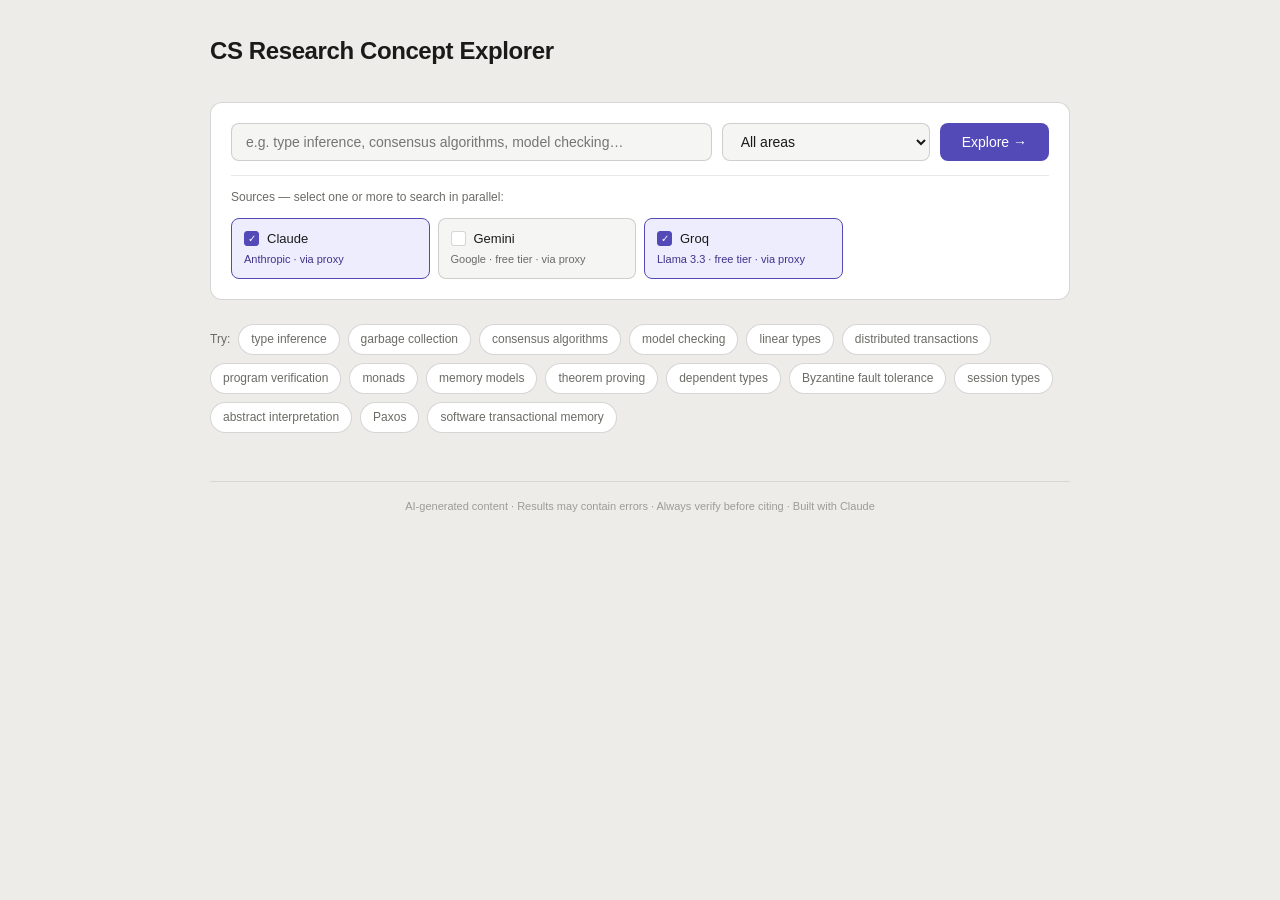
==== index.html @ 8af0bc62 "Add files via upload" ====
<!DOCTYPE html>
<html lang="en">
<head>
<meta charset="UTF-8" />
<meta name="viewport" content="width=device-width, initial-scale=1.0" />
<title>CS Research Concept Explorer</title>
<style>
*, *::before, *::after { box-sizing: border-box; margin: 0; padding: 0; }

:root {
  --bg-primary: #ffffff;
  --bg-secondary: #f5f5f3;
  --bg-tertiary: #eeece8;
  --text-primary: #1a1a18;
  --text-secondary: #6b6b66;
  --text-tertiary: #9c9c97;
  --border-light: rgba(0,0,0,0.09);
  --border-mid: rgba(0,0,0,0.16);
  --radius-md: 8px;
  --radius-lg: 12px;
  --accent: #534AB7;
  --accent-bg: #EEEDFE;
  --accent-border: #AFA9EC;
  --accent-text: #3C3489;
}

@media (prefers-color-scheme: dark) {
  :root {
    --bg-primary: #1c1c1a; --bg-secondary: #252523; --bg-tertiary: #2e2e2b;
    --text-primary: #f0ede8; --text-secondary: #9c9c97; --text-tertiary: #6b6b66;
    --border-light: rgba(255,255,255,0.07); --border-mid: rgba(255,255,255,0.13);
    --accent: #8b84d7; --accent-bg: #26215C; --accent-border: #534AB7; --accent-text: #AFA9EC;
  }
}

body {
  font-family: -apple-system, BlinkMacSystemFont, 'Segoe UI', sans-serif;
  background: var(--bg-tertiary); color: var(--text-primary);
  min-height: 100vh; padding: 2rem 1rem; line-height: 1.6;
}
.app { max-width: 860px; margin: 0 auto; }

.header { margin-bottom: 2rem; }
.header h1 { font-size: 24px; font-weight: 600; letter-spacing: -0.4px; margin-bottom: 10px; }
.header p { font-size: 14px; color: var(--text-secondary); max-width: 680px; line-height: 1.75; }

.search-card {
  background: var(--bg-primary); border: 0.5px solid var(--border-mid);
  border-radius: var(--radius-lg); padding: 1.25rem; margin-bottom: 1.5rem;
}
.search-row { display: flex; gap: 10px; flex-wrap: wrap; margin-bottom: 14px; }
.search-row input, .search-row select {
  font-size: 14px; padding: 9px 14px; border: 0.5px solid var(--border-mid);
  border-radius: var(--radius-md); background: var(--bg-secondary);
  color: var(--text-primary); outline: none;
}
.search-row input { flex: 1; min-width: 200px; transition: border-color 0.15s; }
.search-row input:focus { border-color: var(--accent); }
.search-row select { cursor: pointer; min-width: 155px; }
.btn-primary {
  font-size: 14px; padding: 9px 22px; border: none;
  border-radius: var(--radius-md); background: var(--accent); color: #fff;
  cursor: pointer; font-weight: 500; transition: opacity 0.15s; white-space: nowrap;
}
.btn-primary:hover { opacity: 0.85; }
.btn-primary:disabled { opacity: 0.4; cursor: not-allowed; }

.sources-section { border-top: 0.5px solid var(--border-light); padding-top: 12px; }
.sources-label { font-size: 12px; color: var(--text-secondary); margin-bottom: 10px; }
.sources-grid { display: grid; grid-template-columns: repeat(auto-fill, minmax(170px, 1fr)); gap: 8px; }
.source-card {
  border: 0.5px solid var(--border-mid); border-radius: var(--radius-md);
  padding: 10px 12px; cursor: pointer; transition: all 0.15s;
  background: var(--bg-secondary);
}
.source-card:hover { border-color: var(--accent); background: var(--bg-primary); }
.source-card.active { border-color: var(--accent); background: var(--accent-bg); }
.source-card-top { display: flex; align-items: center; gap: 8px; margin-bottom: 3px; }
.source-check {
  width: 15px; height: 15px; border-radius: 3px; border: 0.5px solid var(--border-mid);
  background: var(--bg-primary); flex-shrink: 0; display: flex; align-items: center;
  justify-content: center; font-size: 10px; color: transparent; transition: all 0.15s;
}
.source-card.active .source-check { background: var(--accent); border-color: var(--accent); color: #fff; }
.source-name { font-size: 13px; font-weight: 500; }
.source-desc { font-size: 11px; color: var(--text-secondary); line-height: 1.4; }
.source-card.active .source-desc { color: var(--accent-text); }

.tags { display: flex; gap: 8px; flex-wrap: wrap; margin-bottom: 1.5rem; align-items: center; }
.tags-label { font-size: 12px; color: var(--text-secondary); }
.tag {
  font-size: 12px; padding: 5px 12px; border-radius: 999px;
  border: 0.5px solid var(--border-mid); color: var(--text-secondary);
  cursor: pointer; background: var(--bg-primary); transition: all 0.15s; user-select: none;
}
.tag:hover { background: var(--bg-secondary); color: var(--text-primary); }
.tag.active { background: var(--accent-bg); color: var(--accent); border-color: var(--accent-border); }

.pipeline {
  background: var(--bg-primary); border: 0.5px solid var(--border-mid);
  border-radius: var(--radius-lg); padding: 1.25rem 1.5rem; margin-bottom: 1.5rem;
}
.pipeline-title {
  font-size: 12px; font-weight: 600; text-transform: uppercase;
  letter-spacing: 0.5px; color: var(--text-secondary); margin-bottom: 14px;
}
.pipeline-steps { display: flex; flex-direction: column; gap: 12px; }
.pipeline-step { display: flex; align-items: center; gap: 12px; }
.step-icon {
  width: 28px; height: 28px; border-radius: 50%; flex-shrink: 0;
  display: flex; align-items: center; justify-content: center; font-size: 11px; font-weight: 700;
}
.step-icon.pending { background: var(--bg-secondary); color: var(--text-tertiary); border: 0.5px solid var(--border-mid); }
.step-icon.running { background: var(--accent-bg); color: var(--accent); border: 0.5px solid var(--accent-border); animation: breathe 1.2s infinite; }
.step-icon.done    { background: #E1F5EE; color: #085041; border: 0.5px solid #5DCAA5; }
.step-icon.error   { background: #FCEBEB; color: #791F1F; border: 0.5px solid #F09595; }
@keyframes breathe { 0%,100%{opacity:1} 50%{opacity:0.5} }
.step-label { font-size: 13px; color: var(--text-secondary); line-height: 1.4; }
.step-label strong { color: var(--text-primary); font-weight: 500; }
.step-detail { font-size: 11px; color: var(--text-tertiary); margin-top: 2px; }

.stats-bar {
  background: var(--bg-primary); border: 0.5px solid var(--border-mid);
  border-radius: var(--radius-lg); padding: 1rem 1.5rem; margin-bottom: 1.75rem;
  display: flex; align-items: center; gap: 0; flex-wrap: wrap;
}
.stat-item { text-align: center; padding: 0 1.25rem; }
.stat-item:first-child { padding-left: 0; }
.stat-n { display: block; font-size: 26px; font-weight: 600; line-height: 1.1; }
.stat-n.agreed { color: #085041; }
.stat-label { font-size: 11px; color: var(--text-secondary); }
.stat-divider { width: 0.5px; height: 36px; background: var(--border-mid); flex-shrink: 0; }
.stat-note { font-size: 11px; color: var(--text-tertiary); width: 100%; margin-top: 10px; padding-top: 10px; border-top: 0.5px solid var(--border-light); }

.timeline-bar {
  display: flex; margin-bottom: 1.75rem; border-radius: var(--radius-md);
  overflow: hidden; border: 0.5px solid var(--border-mid); background: var(--bg-primary);
}
.tbar-seg {
  flex: 1; padding: 10px 6px; text-align: center; font-size: 12px;
  cursor: pointer; border-right: 0.5px solid var(--border-light);
  color: var(--text-secondary); transition: background 0.15s;
}
.tbar-seg:last-child { border-right: none; }
.tbar-seg:hover { background: var(--bg-secondary); }
.tbar-seg.has-data { color: var(--text-primary); font-weight: 500; }
.tbar-seg .tbar-sub { display: block; font-size: 10px; color: var(--text-secondary); font-weight: 400; margin-top: 2px; }

.decade-section { margin-bottom: 2rem; }
.decade-label {
  font-size: 12px; font-weight: 600; color: var(--text-secondary);
  letter-spacing: 0.5px; text-transform: uppercase;
  margin-bottom: 0.75rem; padding-bottom: 8px;
  border-bottom: 0.5px solid var(--border-light);
  display: flex; align-items: center; gap: 10px;
}
.decade-badge {
  font-size: 11px; background: var(--bg-secondary); padding: 2px 8px;
  border-radius: 999px; border: 0.5px solid var(--border-light);
  color: var(--text-secondary); font-weight: 400; text-transform: none; letter-spacing: 0;
}

.paper-card {
  background: var(--bg-primary); border: 0.5px solid var(--border-light);
  border-radius: var(--radius-lg); padding: 1rem 1.25rem; margin-bottom: 10px;
  transition: border-color 0.15s;
}
.paper-card:hover { border-color: var(--border-mid); }
.paper-top { display: flex; align-items: flex-start; justify-content: space-between; gap: 10px; margin-bottom: 6px; }
.paper-title { font-size: 14px; font-weight: 500; line-height: 1.5; flex: 1; }
.paper-title a { color: inherit; text-decoration: underline; text-underline-offset: 2px; text-decoration-color: var(--border-mid); }
.paper-title a:hover { text-decoration-color: var(--accent); }
.paper-year { font-size: 12px; color: var(--text-secondary); font-weight: 400; margin-left: 4px; }
.paper-right { display: flex; gap: 6px; align-items: center; flex-shrink: 0; flex-wrap: wrap; justify-content: flex-end; }
.venue-pill { font-size: 11px; padding: 3px 9px; border-radius: 999px; white-space: nowrap; font-weight: 500; }
.v-pldi  { background:#E6F1FB; color:#0C447C; }
.v-popl  { background:#EEEDFE; color:#3C3489; }
.v-sosp  { background:#E1F5EE; color:#085041; }
.v-osdi  { background:#FAECE7; color:#712B13; }
.v-lics  { background:#FAEEDA; color:#633806; }
.v-cav   { background:#EAF3DE; color:#27500A; }
.v-fm    { background:#FBEAF0; color:#72243E; }
.v-stoc  { background:#FCEBEB; color:#791F1F; }
.v-icfp  { background:#E6F1FB; color:#185FA5; }
.v-tacas { background:#FAEEDA; color:#854F0B; }
.v-other { background:#f1efe8; color:#5F5E5A; }
.conf-pip {
  font-size: 10px; padding: 2px 7px; border-radius: 999px; font-weight: 600; white-space: nowrap;
  background: var(--bg-secondary); color: var(--text-secondary); border: 0.5px solid var(--border-mid);
}
.conf-pip.high { background: #E1F5EE; color: #085041; border-color: #5DCAA5; }
.conf-pip.med  { background: #FAEEDA; color: #633806; border-color: #EF9F27; }
.paper-authors { font-size: 12px; color: var(--text-secondary); margin-bottom: 6px; }
.paper-authors a { color: var(--accent); font-size: 11px; margin-left: 6px; }
.paper-ss { display: flex; align-items: center; gap: 8px; margin-bottom: 8px; flex-wrap: wrap; }
.ss-citations { font-size: 11px; color: var(--text-tertiary); }
.paper-insight { font-size: 13px; line-height: 1.65; }
.paper-insight em { color: var(--accent); font-style: normal; font-weight: 500; }

.video-section-label {
  font-size: 12px; font-weight: 600; color: var(--text-secondary);
  letter-spacing: 0.5px; text-transform: uppercase;
  margin: 2rem 0 0.75rem; padding-bottom: 8px;
  border-bottom: 0.5px solid var(--border-light);
  display: flex; align-items: center; gap: 10px;
}

.followup-row {
  display: flex; gap: 10px; flex-wrap: wrap;
  padding: 1.25rem 0 0.5rem; border-top: 0.5px solid var(--border-light);
}
.followup-row button {
  font-size: 13px; padding: 8px 16px; border: 0.5px solid var(--border-mid);
  border-radius: var(--radius-md); background: var(--bg-primary); color: var(--text-primary);
  cursor: pointer; transition: background 0.15s;
}
.followup-row button:hover { background: var(--bg-secondary); }

.error-box {
  background: #FCEBEB; border: 0.5px solid #F09595; border-radius: var(--radius-lg);
  padding: 1rem 1.25rem; font-size: 13px; color: #791F1F; margin-bottom: 1rem;
}
.error-box strong { display: block; margin-bottom: 4px; font-weight: 600; }
hr { border: none; border-top: 0.5px solid var(--border-light); margin: 2rem 0; }

.ai-disclaimer {
  font-size: 12px; color: var(--text-tertiary); line-height: 1.6;
  padding: 10px 14px; margin-top: 12px;
  background: var(--bg-secondary); border-radius: var(--radius-md);
  border: 0.5px solid var(--border-light);
}

footer {
  margin-top: 3rem; padding-top: 1rem;
  border-top: 0.5px solid var(--border-light);
  font-size: 11px; color: var(--text-tertiary); text-align: center;
}
</style>
</head>
<body>
<div class="app">

  <div class="header">
    <h1>CS Research Concept Explorer</h1>
  </div>

  <div class="search-card">
    <div class="search-row">
      <input type="text" id="conceptInput"
        placeholder="e.g. type inference, consensus algorithms, model checking…"
        onkeydown="if(event.key==='Enter') runSearch()" />
      <select id="areaSelect">
        <option value="all">All areas</option>
        <option value="pl">Programming Languages</option>
        <option value="ds">Distributed Systems</option>
        <option value="fm">Formal Methods</option>
        <option value="auto">Automata / Theory</option>
      </select>
      <button class="btn-primary" id="searchBtn" onclick="runSearch()">Explore →</button>
    </div>
    <div class="sources-section">
      <div class="sources-label">Sources — select one or more to search in parallel:</div>
      <div class="sources-grid">
        <div class="source-card active" id="card-claude" onclick="toggleSource('claude')">
          <div class="source-card-top">
            <div class="source-check" id="check-claude">✓</div>
            <span class="source-name">Claude</span>
          </div>
          <div class="source-desc">Anthropic · via proxy</div>
        </div>
        <div class="source-card" id="card-gemini" onclick="toggleSource('gemini')">
          <div class="source-card-top">
            <div class="source-check" id="check-gemini"></div>
            <span class="source-name">Gemini</span>
          </div>
          <div class="source-desc">Google · free tier · via proxy</div>
        </div>
        <div class="source-card active" id="card-groq" onclick="toggleSource('groq')">
          <div class="source-card-top">
            <div class="source-check" id="check-groq">✓</div>
            <span class="source-name">Groq</span>
          </div>
          <div class="source-desc">Llama 3.3 · free tier · via proxy</div>
        </div>
      </div>
    </div>
  </div>

  <div class="tags" id="tagRow"><span class="tags-label">Try:</span></div>
  <div id="mainContent"></div>
  <footer>
    <p>AI-generated content · Results may contain errors · Always verify before citing · Built with Claude</p>
  </footer>

</div>
<script>
const PROXY = 'https://cs-research-proxy.rrangaiyengar.workers.dev';

const SOURCES = {
  claude: { label: 'Claude'     },
  gemini: { label: 'Gemini'     },
  groq:   { label: 'Groq/Llama' }
};

const active = { claude: true, gemini: false, groq: true };

function toggleSource(id) {
  active[id] = !active[id];
  document.getElementById('card-' + id).classList.toggle('active', active[id]);
  document.getElementById('check-' + id).textContent = active[id] ? '✓' : '';
}

const SUGGESTIONS = [
  'type inference','garbage collection','consensus algorithms','model checking',
  'linear types','distributed transactions','program verification','monads',
  'memory models','theorem proving','dependent types','Byzantine fault tolerance',
  'session types','abstract interpretation','Paxos','software transactional memory'
];

const AREA_DESCS = {
  all:  'programming languages (PLDI, POPL, ICFP, OOPSLA, ESOP), distributed systems (SOSP, OSDI, EuroSys, ASPLOS, USENIX ATC), formal methods (CAV, TACAS, FM, FMSD), and automata/theory (LICS, STOC, FOCS, CONCUR)',
  pl:   'programming languages venues: PLDI, POPL, ICFP, OOPSLA, ESOP',
  ds:   'distributed systems venues: SOSP, OSDI, EuroSys, ASPLOS, USENIX ATC',
  fm:   'formal methods venues: CAV, TACAS, FM, FMSD, ATVA',
  auto: 'automata and theory venues: LICS, STOC, FOCS, CONCUR, ICALP'
};

const VENUE_CLASSES = {
  PLDI:'v-pldi',OOPSLA:'v-pldi',ESOP:'v-popl',POPL:'v-popl',
  SOSP:'v-sosp',EUROSYS:'v-sosp',ASPLOS:'v-sosp','USENIX ATC':'v-sosp',
  OSDI:'v-osdi',LICS:'v-lics',CONCUR:'v-lics',CAV:'v-cav',
  FM:'v-fm',FMSD:'v-fm',STOC:'v-stoc',FOCS:'v-stoc',
  ICFP:'v-icfp',TACAS:'v-tacas',ATVA:'v-tacas'
};

function venueClass(v) {
  const u = (v || '').toUpperCase();
  for (const k in VENUE_CLASSES) if (u.includes(k)) return VENUE_CLASSES[k];
  return 'v-other';
}

function esc(s) {
  return String(s || '').replace(/&/g,'&amp;').replace(/</g,'&lt;').replace(/>/g,'&gt;').replace(/"/g,'&quot;');
}

function renderMd(s) {
  return (s || '').replace(/\*\*(.*?)\*\*/g, '<em>$1</em>');
}

function normTitle(t) {
  return (t || '').toLowerCase().replace(/[^a-z0-9]/g, ' ').replace(/\s+/g, ' ').trim();
}

function renderTags() {
  const row = document.getElementById('tagRow');
  SUGGESTIONS.forEach(function(s) {
    const t = document.createElement('span');
    t.className = 'tag';
    t.textContent = s;
    t.onclick = function() {
      document.getElementById('conceptInput').value = s;
      runSearch();
    };
    row.appendChild(t);
  });
}

// ── Prompts ───────────────────────────────────────────────────────────────

function gatherPrompt(concept, area) {
  return 'You are a computer science research expert.\n\n' +
    'Find 10-15 highly influential, REAL published papers about "' + concept + '" from top A* CS venues (' + AREA_DESCS[area] + ').\n' +
    'Papers MUST span from the earliest foundational work all the way through to recent work (2020-2025). ' +
    'Aim for at least 3-4 papers from 2015 onwards and at least 2 papers from 2020-2025. Do not stop at 2010.\n' +
    'For each paper write a 1-2 sentence insight about its contribution. Use **bold** for the single most important phrase.\n' +
    'Only include papers you are certain actually exist. Do not hallucinate.\n\n' +
    'For the url field: provide the most likely stable URL (ACM DL, arXiv, USENIX, IEEE). If unsure, use null.\n\n' +
    'Respond ONLY with valid JSON, no markdown fences:\n' +
    '{"papers":[{"title":"string","authors":"string","year":1985,"venue":"POPL","insight":"string","url":"https://... or null"}]}';
}

function videosPrompt(concept) {
  return 'You are a computer science education expert.\n\n' +
    'List 4-6 high-quality, REAL video tutorials, lecture series, or conference talks about "' + concept + '" freely available online.\n' +
    'Only include videos you are confident actually exist.\n\n' +
    'Respond ONLY with valid JSON, no markdown fences:\n' +
    '{"videos":[{"title":"string","speaker":"string","url":"https://...","description":"1 sentence","type":"lecture|conference talk|tutorial|course"}]}';
}

// ── API calls ─────────────────────────────────────────────────────────────

function makeMessages(prompt) {
  return [
    { role: 'system', content: 'You are a CS research expert. Respond only with valid JSON, no markdown.' },
    { role: 'user',   content: prompt }
  ];
}

function parseJSON(raw) {
  let s = raw.replace(/^```json\s*/,'').replace(/^```\s*/,'').replace(/\s*```$/,'').trim();
  try {
    return JSON.parse(s);
  } catch(e) {
    // Try to recover truncated JSON by finding the last complete array entry
    // and closing the structure
    try {
      // Remove trailing comma before closing brace/bracket
      s = s.replace(/,\s*([}\]])/g, '$1');
      return JSON.parse(s);
    } catch(e2) {
      try {
        // Find last complete paper object and close the array + object
        const lastBrace = s.lastIndexOf('}');
        if (lastBrace !== -1) {
          let fixed = s.slice(0, lastBrace + 1);
          // Close papers array and root object if needed
          const openBrackets = (fixed.match(/\[/g) || []).length;
          const closeBrackets = (fixed.match(/\]/g) || []).length;
          const openBraces = (fixed.match(/\{/g) || []).length;
          const closeBraces = (fixed.match(/\}/g) || []).length;
          for (let i = 0; i < openBrackets - closeBrackets; i++) fixed += ']';
          for (let i = 0; i < openBraces - closeBraces; i++) fixed += '}';
          return JSON.parse(fixed);
        }
      } catch(e3) {}
      throw new Error('Invalid JSON from model: ' + e.message);
    }
  }
}

async function callClaude(prompt, signal) {
  const resp = await fetch(PROXY, {
    method: 'POST', signal,
    headers: { 'Content-Type': 'application/json' },
    body: JSON.stringify({
      model: 'claude-sonnet-4-20250514', max_tokens: 4000, stream: true,
      messages: [{ role: 'user', content: prompt }]
    })
  });
  if (!resp.ok) {
    const e = await resp.json().catch(function() { return {}; });
    throw new Error(e.error ? e.error.message : 'Claude HTTP ' + resp.status);
  }
  const reader = resp.body.getReader();
  const dec = new TextDecoder();
  let buf = '';
  while (true) {
    const chunk = await reader.read();
    if (chunk.done) break;
    const lines = dec.decode(chunk.value, { stream: true }).split('\n');
    for (let i = 0; i < lines.length; i++) {
      const line = lines[i];
      if (!line.startsWith('data: ')) continue;
      const d = line.slice(6);
      if (d === '[DONE]') continue;
      try {
        const ev = JSON.parse(d);
        if (ev.type === 'content_block_delta' && ev.delta && ev.delta.text) buf += ev.delta.text;
      } catch(e) {}
    }
  }
  return parseJSON(buf);
}

async function callOpenAICompat(endpoint, prompt, signal) {
  const resp = await fetch(endpoint, {
    method: 'POST', signal,
    headers: { 'Content-Type': 'application/json' },
    body: JSON.stringify({ messages: makeMessages(prompt), max_tokens: 3000, temperature: 0.2 })
  });
  if (!resp.ok) {
    const e = await resp.json().catch(function() { return {}; });
    throw new Error(e.error ? e.error.message : 'HTTP ' + resp.status);
  }
  const json = await resp.json();
  const raw = (json.choices && json.choices[0] && json.choices[0].message) ? json.choices[0].message.content : '{}';
  return parseJSON(raw);
}

function callSource(id, prompt, signal) {
  if (id === 'claude') return callClaude(prompt, signal);
  if (id === 'gemini') return callOpenAICompat(PROXY + '/gemini', prompt, signal);
  if (id === 'groq')   return callOpenAICompat(PROXY + '/groq',   prompt, signal);
  throw new Error('Unknown source: ' + id);
}

// ── Merge ─────────────────────────────────────────────────────────────────

function mergeResults(settled, concept) {
  const map = new Map();
  for (let i = 0; i < settled.length; i++) {
    const src = settled[i];
    for (let j = 0; j < src.papers.length; j++) {
      const p = src.papers[j];
      const key = normTitle(p.title);
      if (!map.has(key)) {
        map.set(key, { title: p.title, authors: p.authors, year: p.year, venue: p.venue, insight: p.insight, url: p.url || null, sources: [src.label], sourceCount: 1 });
      } else {
        const ex = map.get(key);
        if (ex.sources.indexOf(src.label) === -1) {
          ex.sources.push(src.label);
          ex.sourceCount++;
          if ((p.insight || '').length > (ex.insight || '').length) ex.insight = p.insight;
          if (!ex.url && p.url) ex.url = p.url;
        }
      }
    }
  }

  const totalSources = settled.length;
  const papers = [];
  map.forEach(function(p) {
    p.confidence = (p.sourceCount === totalSources && totalSources > 1) ? 'all' : (p.sourceCount > 1 ? 'high' : 'medium');
    papers.push(p);
  });
  papers.sort(function(a, b) { return b.sourceCount - a.sourceCount || a.year - b.year; });

  return {
    concept: concept,
    sources_used: settled.map(function(s) { return s.label; }).join(' + '),
    total_candidates: settled.reduce(function(n, s) { return n + s.papers.length; }, 0),
    papers: papers
  };
}

// ── Semantic Scholar verification ─────────────────────────────────────────

async function lookupPaper(paper, signal) {
  const query = encodeURIComponent(paper.title);
  const url = 'https://api.semanticscholar.org/graph/v1/paper/search?query=' + query +
    '&limit=5&fields=title,authors,year,venue,externalIds,citationCount,openAccessPdf,paperId';
  try {
    const resp = await fetch(url, { signal: signal });
    if (!resp.ok) return null;
    const json = await resp.json();
    const results = json.data || [];
    if (!results.length) return null;

    const normQ = normTitle(paper.title);

    // Pass 1: exact normalised title match
    for (let i = 0; i < results.length; i++) {
      if (normTitle(results[i].title) === normQ) return results[i];
    }

    // Pass 2: one contains the other (handles subtitle truncation)
    for (let i = 0; i < results.length; i++) {
      const normR = normTitle(results[i].title);
      if (normR.includes(normQ) || normQ.includes(normR)) return results[i];
    }

    // Pass 3: word overlap >= 80% of query words
    const qWords = normQ.split(' ').filter(function(w) { return w.length > 2; });
    for (let i = 0; i < results.length; i++) {
      const normR = normTitle(results[i].title);
      const matches = qWords.filter(function(w) { return normR.indexOf(w) !== -1; }).length;
      if (qWords.length > 0 && matches / qWords.length >= 0.8) return results[i];
    }

    return null;
  } catch(e) {
    return null;
  }
}

async function verifyWithSemanticScholar(papers, signal) {
  // Rate limit: SS allows ~1 req/sec without API key — batch with small delays
  const results = [];
  for (let i = 0; i < papers.length; i++) {
    if (i > 0) await new Promise(function(r) { setTimeout(r, 200); });
    const paper = papers[i];
    const ss = await lookupPaper(paper, signal);
    if (ss) {
      // Use SS data: real URL, citation count, open access PDF if available
      const ssUrl = (ss.openAccessPdf && ss.openAccessPdf.url)
        ? ss.openAccessPdf.url
        : (ss.externalIds && ss.externalIds.DOI)
          ? 'https://doi.org/' + ss.externalIds.DOI
          : 'https://www.semanticscholar.org/paper/' + (ss.paperId || '');
      results.push(Object.assign({}, paper, {
        ssVerified:    true,
        ssUrl:         ssUrl,
        ssCitations:   ss.citationCount || 0,
        ssId:          ss.paperId || null,
        // Override AI-guessed URL with verified one
        url:           ssUrl
      }));
    } else {
      results.push(Object.assign({}, paper, {
        ssVerified:  false,
        ssCitations: null,
        ssId:        null
      }));
    }
  }
  return results;
}

// ── Pipeline UI ───────────────────────────────────────────────────────────

function showPipeline(steps) {
  let rows = '';
  for (let i = 0; i < steps.length; i++) {
    const s = steps[i];
    rows += '<div class="pipeline-step">' +
      '<div class="step-icon pending" id="icon-' + s.id + '">…</div>' +
      '<div class="step-label"><strong>' + s.label + '</strong>' +
      '<div class="step-detail" id="detail-' + s.id + '">' + s.detail + '</div></div>' +
      '</div>';
  }
  document.getElementById('mainContent').innerHTML =
    '<div class="pipeline"><div class="pipeline-title">Searching sources</div>' +
    '<div class="pipeline-steps">' + rows + '</div></div>';
}

function setStep(id, state, detail) {
  const icon = document.getElementById('icon-' + id);
  const det  = document.getElementById('detail-' + id);
  if (icon) icon.className = 'step-icon ' + state;
  if (det && detail !== undefined) det.textContent = detail;
}

// ── Main ──────────────────────────────────────────────────────────────────

let currentAbort = null;

async function runSearch() {
  const concept    = document.getElementById('conceptInput').value.trim();
  const area       = document.getElementById('areaSelect').value;
  const activeSrcs = Object.keys(active).filter(function(k) { return active[k]; });

  if (!concept) { document.getElementById('conceptInput').focus(); return; }
  if (!activeSrcs.length) { alert('Select at least one source.'); return; }

  if (currentAbort) currentAbort.abort();
  currentAbort = new AbortController();
  const signal = currentAbort.signal;

  document.querySelectorAll('.tag').forEach(function(t) {
    t.classList.toggle('active', t.textContent === concept);
  });
  document.getElementById('searchBtn').disabled = true;

  const steps = activeSrcs.map(function(id) {
    return { id: id, label: SOURCES[id].label, detail: 'Searching A* venues…' };
  });
  steps.push({ id: 'videos', label: 'Videos', detail: 'Finding tutorials & talks…' });
  steps.push({ id: 'ss', label: 'Semantic Scholar', detail: 'Verifying papers…' });
  showPipeline(steps);
  activeSrcs.forEach(function(id) { setStep(id, 'running', 'Searching A* venues…'); });
  setStep('videos', 'running', 'Finding tutorials & talks…');
  setStep('ss', 'pending', 'Waiting for papers…');

  try {
    const gather = gatherPrompt(concept, area);
    const vPrompt = videosPrompt(concept);

    const paperPromises = activeSrcs.map(function(id) {
      return callSource(id, gather, signal)
        .then(function(r) {
          setStep(id, 'done', 'Found ' + (r.papers ? r.papers.length : 0) + ' papers');
          return { id: id, label: SOURCES[id].label, papers: r.papers || [] };
        })
        .catch(function(e) {
          setStep(id, 'error', e.message);
          return { id: id, label: SOURCES[id].label, papers: [] };
        });
    });

    const videoPromise = callClaude(vPrompt, signal)
      .then(function(r) {
        setStep('videos', 'done', 'Found ' + (r.videos ? r.videos.length : 0) + ' resources');
        return r.videos || [];
      })
      .catch(function() {
        setStep('videos', 'error', 'Could not load videos');
        return [];
      });

    const allSettled = await Promise.all([Promise.all(paperPromises), videoPromise]);
    const settled = allSettled[0];
    const videos  = allSettled[1];

    const withPapers = settled.filter(function(r) { return r.papers.length > 0; });
    if (!withPapers.length) throw new Error('No papers found. Check your Cloudflare Worker secrets.');

    const merged = mergeResults(withPapers, concept);

    // Semantic Scholar verification
    setStep('ss', 'running', 'Verifying ' + merged.papers.length + ' papers…');
    const verified = await verifyWithSemanticScholar(merged.papers, signal);
    setStep('ss', 'done', 'Links and citations resolved');
    merged.papers = verified;

    renderResults(merged, videos, concept);

  } catch(err) {
    if (err.name === 'AbortError') return;
    document.getElementById('mainContent').innerHTML =
      '<div class="error-box"><strong>Error</strong>' + esc(err.message) + '</div>';
  } finally {
    document.getElementById('searchBtn').disabled = false;
  }
}

// ── Render ────────────────────────────────────────────────────────────────

function renderResults(data, videos, concept) {
  const papers      = data.papers || [];
  const multiSource = data.sources_used.indexOf('+') !== -1;
  const totalSrcs   = data.sources_used.split('+').length;

  const byDecade = {};
  for (let i = 0; i < papers.length; i++) {
    const p = papers[i];
    const d = Math.floor(p.year / 10) * 10;
    if (!byDecade[d]) byDecade[d] = [];
    byDecade[d].push(p);
  }
  const decades = Object.keys(byDecade).sort(function(a,b) { return a - b; });

  let html = '';

  // Timeline bar
  html += '<div class="timeline-bar">';
  for (let i = 0; i < decades.length; i++) {
    const d = decades[i];
    const n = byDecade[d].length;
    html += '<div class="tbar-seg has-data" onclick="scrollToId(\'dec-' + d + '\')">' + d + 's<span class="tbar-sub">' + n + ' paper' + (n > 1 ? 's' : '') + '</span></div>';
  }
  html += '</div>';

  // Papers by decade
  for (let i = 0; i < decades.length; i++) {
    const d  = decades[i];
    const ps = byDecade[d];
    html += '<div class="decade-section" id="dec-' + d + '">' +
      '<div class="decade-label">' + d + 's <span class="decade-badge">' + ps.length + ' paper' + (ps.length > 1 ? 's' : '') + '</span></div>';

    for (let j = 0; j < ps.length; j++) {
      const p  = ps[j];
      const vc = venueClass(p.venue);
      const confClass = p.sourceCount > 1 ? 'high' : 'med';
      const confLabel = multiSource ? (p.sourceCount + ' of ' + totalSrcs + ' sources') : (p.sources ? p.sources[0] : '');
      const hasUrl = p.url && p.url !== 'null' && p.url !== 'undefined';
      const paperLink = hasUrl
        ? p.url
        : 'https://scholar.google.com/scholar?q=' + encodeURIComponent(p.title + ' ' + (p.authors ? p.authors.split(',')[0] : ''));
      const titleHtml = '<a href="' + esc(paperLink) + '" target="_blank" rel="noopener">' + esc(p.title) + '</a>';
      const linkLabel = hasUrl ? '↗ link' : '↗ search';
      const linkHtml  = ' <a href="' + esc(paperLink) + '" target="_blank" rel="noopener" class="paper-link">' + linkLabel + '</a>';
      const ssHtml = p.ssCitations !== null && p.ssCitations !== undefined
        ? '<span class="ss-citations">' + p.ssCitations.toLocaleString() + ' citations</span>'
        : '';

      html += '<div class="paper-card">' +
        '<div class="paper-top">' +
        '<div class="paper-title">' + titleHtml + '<span class="paper-year">(' + p.year + ')</span></div>' +
        '<div class="paper-right">' +
        '<span class="conf-pip ' + confClass + '">' + confLabel + '</span>' +
        '<span class="venue-pill ' + vc + '">' + esc(p.venue) + '</span>' +
        '</div></div>' +
        '<div class="paper-authors">' + esc(p.authors || '') + linkHtml + '</div>' +
        (ssHtml ? '<div class="paper-ss">' + ssHtml + '</div>' : '') +
        '<div class="paper-insight">' + renderMd(p.insight) + '</div>' +
        '</div>';
    }
    html += '</div>';
  }

  // Videos section
  if (videos && videos.length > 0) {
    const typeColors = { 'lecture': 'v-popl', 'conference talk': 'v-sosp', 'tutorial': 'v-cav', 'course': 'v-icfp' };
    html += '<div class="video-section-label">Video tutorials &amp; talks <span class="decade-badge">' + videos.length + '</span></div>';
    for (let i = 0; i < videos.length; i++) {
      const v  = videos[i];
      const tc = typeColors[v.type] || 'v-other';
      const videoSearch = 'https://www.google.com/search?q=' +
        encodeURIComponent((v.title || '') + ' ' + (v.speaker || '') + ' ' + (v.type || 'lecture'));
      const titleHtml = '<a href="' + videoSearch + '" target="_blank" rel="noopener">' + esc(v.title) + '</a>';
      const watchHtml = ' <a href="' + videoSearch + '" target="_blank" rel="noopener" class="paper-link">↗ find online</a>';
      html += '<div class="paper-card">' +
        '<div class="paper-top">' +
        '<div class="paper-title">' + titleHtml + '</div>' +
        '<div class="paper-right"><span class="venue-pill ' + tc + '">' + esc(v.type || 'video') + '</span></div>' +
        '</div>' +
        '<div class="paper-authors">' + esc(v.speaker || '') + watchHtml + '</div>' +
        '<div class="paper-insight">' + esc(v.description || '') + '</div>' +
        '</div>';
    }
  }

  html += '<hr><div class="followup-row">' +
    '<button onclick="askMore(\'What are the open research problems in ' + concept + ' today?\')">Open problems →</button>' +
    '<button onclick="askMore(\'Recommend a reading order to understand ' + concept + ' deeply\')">Reading order →</button>' +
    '</div>' +
    '<p class="ai-disclaimer">⚠ Results are AI-generated by Claude, Gemini, and Groq. Paper titles, authors, and links may contain errors — always verify against the original source before citing.</p>';

  document.getElementById('mainContent').innerHTML = html;
}

function scrollToId(id) {
  const el = document.getElementById(id);
  if (el) el.scrollIntoView({ behavior: 'smooth', block: 'start' });
}

function askMore(q) {
  document.getElementById('conceptInput').value = q;
  document.getElementById('conceptInput').focus();
}

renderTags();
</script>
</body>
</html>
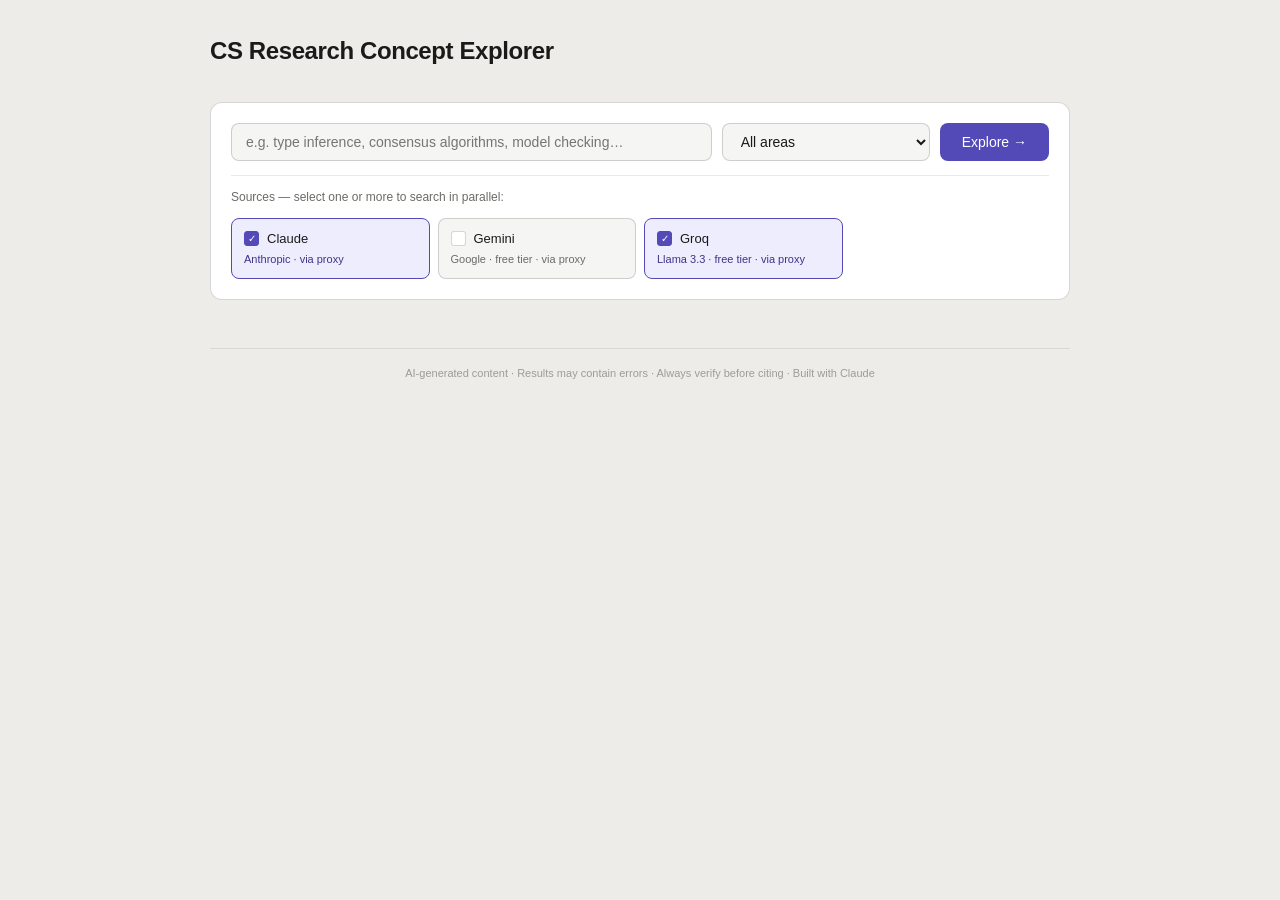
==== commit 7f649364: "Add files via upload" ====
--- a/index.html
+++ b/index.html
@@ -85,16 +85,6 @@
 .source-name { font-size: 13px; font-weight: 500; }
 .source-desc { font-size: 11px; color: var(--text-secondary); line-height: 1.4; }
 .source-card.active .source-desc { color: var(--accent-text); }
-
-.tags { display: flex; gap: 8px; flex-wrap: wrap; margin-bottom: 1.5rem; align-items: center; }
-.tags-label { font-size: 12px; color: var(--text-secondary); }
-.tag {
-  font-size: 12px; padding: 5px 12px; border-radius: 999px;
-  border: 0.5px solid var(--border-mid); color: var(--text-secondary);
-  cursor: pointer; background: var(--bg-primary); transition: all 0.15s; user-select: none;
-}
-.tag:hover { background: var(--bg-secondary); color: var(--text-primary); }
-.tag.active { background: var(--accent-bg); color: var(--accent); border-color: var(--accent-border); }
 
 .pipeline {
   background: var(--bg-primary); border: 0.5px solid var(--border-mid);
@@ -286,7 +276,6 @@
     </div>
   </div>
 
-  <div class="tags" id="tagRow"><span class="tags-label">Try:</span></div>
   <div id="mainContent"></div>
   <footer>
     <p>AI-generated content · Results may contain errors · Always verify before citing · Built with Claude</p>
@@ -310,12 +299,7 @@
   document.getElementById('check-' + id).textContent = active[id] ? '✓' : '';
 }
 
-const SUGGESTIONS = [
-  'type inference','garbage collection','consensus algorithms','model checking',
-  'linear types','distributed transactions','program verification','monads',
-  'memory models','theorem proving','dependent types','Byzantine fault tolerance',
-  'session types','abstract interpretation','Paxos','software transactional memory'
-];
+// ── Prompts ───────────────────────────────────────────────────────────────
 
 const AREA_DESCS = {
   all:  'programming languages (PLDI, POPL, ICFP, OOPSLA, ESOP), distributed systems (SOSP, OSDI, EuroSys, ASPLOS, USENIX ATC), formal methods (CAV, TACAS, FM, FMSD), and automata/theory (LICS, STOC, FOCS, CONCUR)',
@@ -350,22 +334,6 @@
 function normTitle(t) {
   return (t || '').toLowerCase().replace(/[^a-z0-9]/g, ' ').replace(/\s+/g, ' ').trim();
 }
-
-function renderTags() {
-  const row = document.getElementById('tagRow');
-  SUGGESTIONS.forEach(function(s) {
-    const t = document.createElement('span');
-    t.className = 'tag';
-    t.textContent = s;
-    t.onclick = function() {
-      document.getElementById('conceptInput').value = s;
-      runSearch();
-    };
-    row.appendChild(t);
-  });
-}
-
-// ── Prompts ───────────────────────────────────────────────────────────────
 
 function gatherPrompt(concept, area) {
   return 'You are a computer science research expert.\n\n' +
@@ -563,6 +531,24 @@
   }
 }
 
+async function validateUrl(url) {
+  if (!url || url === 'null' || url === 'undefined') return false;
+  try {
+    const controller = new AbortController();
+    const timeout = setTimeout(function() { controller.abort(); }, 5000);
+    const resp = await fetch(url, {
+      method: 'HEAD',
+      signal: controller.signal,
+      mode: 'no-cors' // avoids CORS errors — we just want to know if it resolves
+    });
+    clearTimeout(timeout);
+    // no-cors gives opaque response — if we get here without exception the URL resolved
+    return true;
+  } catch(e) {
+    return false;
+  }
+}
+
 async function verifyWithSemanticScholar(papers, signal) {
   // Rate limit: SS allows ~1 req/sec without API key — batch with small delays
   const results = [];
@@ -571,19 +557,20 @@
     const paper = papers[i];
     const ss = await lookupPaper(paper, signal);
     if (ss) {
-      // Use SS data: real URL, citation count, open access PDF if available
       const ssUrl = (ss.openAccessPdf && ss.openAccessPdf.url)
         ? ss.openAccessPdf.url
         : (ss.externalIds && ss.externalIds.DOI)
           ? 'https://doi.org/' + ss.externalIds.DOI
           : 'https://www.semanticscholar.org/paper/' + (ss.paperId || '');
+
+      // Validate the URL actually loads before using it
+      const urlWorks = await validateUrl(ssUrl);
+
       results.push(Object.assign({}, paper, {
-        ssVerified:    true,
-        ssUrl:         ssUrl,
-        ssCitations:   ss.citationCount || 0,
-        ssId:          ss.paperId || null,
-        // Override AI-guessed URL with verified one
-        url:           ssUrl
+        ssVerified:  true,
+        url:         urlWorks ? ssUrl : null,
+        ssCitations: ss.citationCount || 0,
+        ssId:        ss.paperId || null
       }));
     } else {
       results.push(Object.assign({}, paper, {
@@ -809,7 +796,6 @@
   document.getElementById('conceptInput').focus();
 }
 
-renderTags();
 </script>
 </body>
 </html>
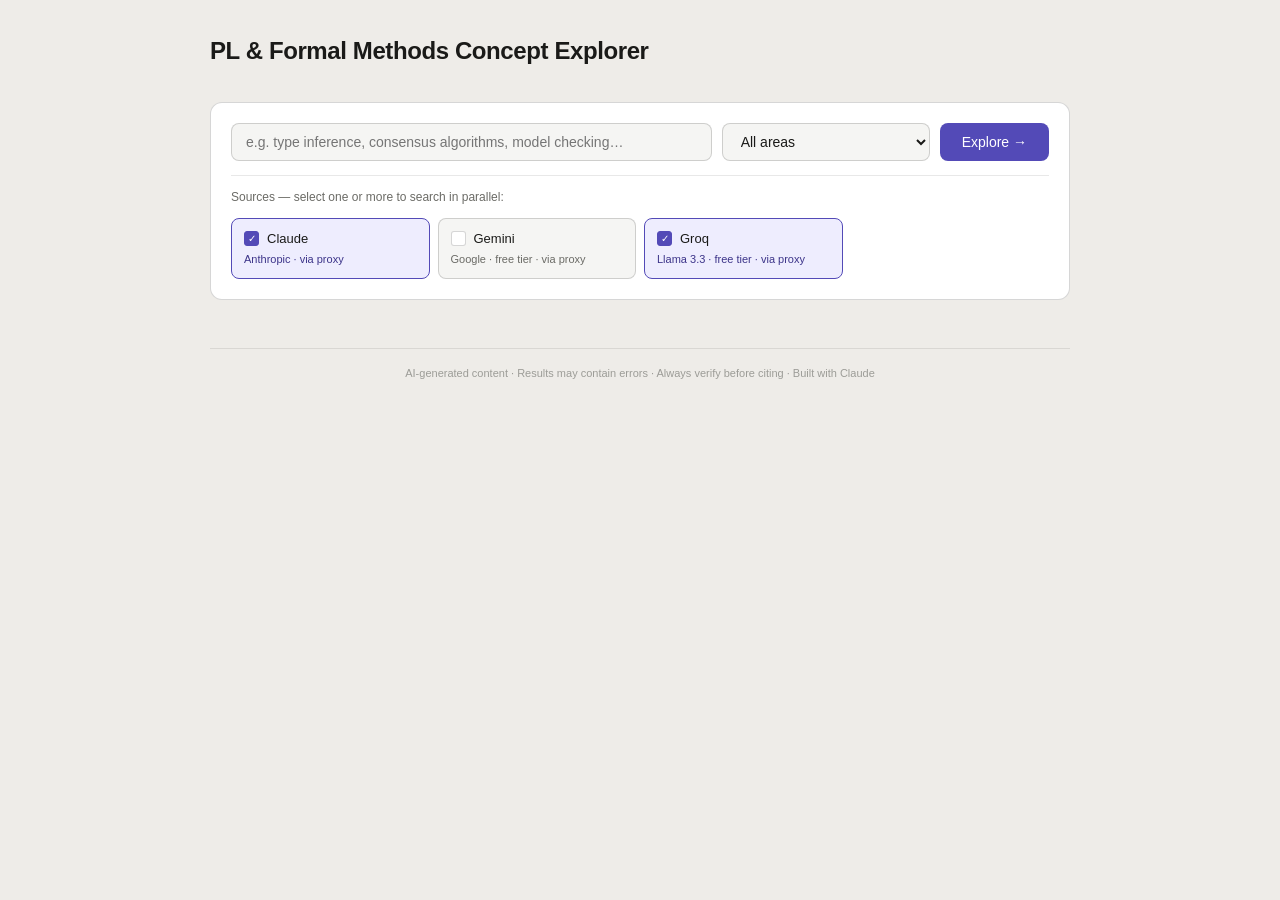
==== commit dc1e0f37: "Add files via upload" ====
--- a/index.html
+++ b/index.html
@@ -3,7 +3,7 @@
 <head>
 <meta charset="UTF-8" />
 <meta name="viewport" content="width=device-width, initial-scale=1.0" />
-<title>CS Research Concept Explorer</title>
+<title>PL & Formal Methods Concept Explorer</title>
 <style>
 *, *::before, *::after { box-sizing: border-box; margin: 0; padding: 0; }
 
@@ -231,7 +231,7 @@
 <div class="app">
 
   <div class="header">
-    <h1>CS Research Concept Explorer</h1>
+    <h1>PL &amp; Formal Methods Concept Explorer</h1>
   </div>
 
   <div class="search-card">
@@ -336,23 +336,23 @@
 }
 
 function gatherPrompt(concept, area) {
-  return 'You are a computer science research expert.\n\n' +
+  return 'You are a computer science research expert. Respond with a single raw JSON object and nothing else — no explanation, no markdown, no code fences, no text before or after the JSON.\n\n' +
     'Find 10-15 highly influential, REAL published papers about "' + concept + '" from top A* CS venues (' + AREA_DESCS[area] + ').\n' +
-    'Papers MUST span from the earliest foundational work all the way through to recent work (2020-2025). ' +
-    'Aim for at least 3-4 papers from 2015 onwards and at least 2 papers from 2020-2025. Do not stop at 2010.\n' +
-    'For each paper write a 1-2 sentence insight about its contribution. Use **bold** for the single most important phrase.\n' +
-    'Only include papers you are certain actually exist. Do not hallucinate.\n\n' +
-    'For the url field: provide the most likely stable URL (ACM DL, arXiv, USENIX, IEEE). If unsure, use null.\n\n' +
-    'Respond ONLY with valid JSON, no markdown fences:\n' +
-    '{"papers":[{"title":"string","authors":"string","year":1985,"venue":"POPL","insight":"string","url":"https://... or null"}]}';
+    'Papers MUST span from the earliest foundational work through to recent work (2020-2025). ' +
+    'Include at least 2 papers from 2020-2025. Do not stop at 2010.\n' +
+    'For each paper write a 1-2 sentence insight. Use **bold** for the key phrase.\n' +
+    'Only include papers you are certain exist. Do not hallucinate.\n' +
+    'For url: stable link (ACM DL, arXiv, USENIX, IEEE) or null.\n\n' +
+    'Output ONLY this JSON, starting with { and ending with }:\n' +
+    '{"papers":[{"title":"string","authors":"string","year":1985,"venue":"POPL","insight":"string","url":null}]}';
 }
 
 function videosPrompt(concept) {
-  return 'You are a computer science education expert.\n\n' +
-    'List 4-6 high-quality, REAL video tutorials, lecture series, or conference talks about "' + concept + '" freely available online.\n' +
+  return 'You are a computer science education expert. Respond with a single raw JSON object and nothing else — no explanation, no markdown, no code fences, no text before or after.\n\n' +
+    'List 4-6 high-quality, REAL video tutorials, lectures, or conference talks about "' + concept + '" freely available online.\n' +
     'Only include videos you are confident actually exist.\n\n' +
-    'Respond ONLY with valid JSON, no markdown fences:\n' +
-    '{"videos":[{"title":"string","speaker":"string","url":"https://...","description":"1 sentence","type":"lecture|conference talk|tutorial|course"}]}';
+    'Output ONLY this JSON, starting with { and ending with }:\n' +
+    '{"videos":[{"title":"string","speaker":"string","description":"1 sentence","type":"lecture|conference talk|tutorial|course"}]}';
 }
 
 // ── API calls ─────────────────────────────────────────────────────────────
@@ -365,35 +365,41 @@
 }
 
 function parseJSON(raw) {
+  // Strip markdown fences
   let s = raw.replace(/^```json\s*/,'').replace(/^```\s*/,'').replace(/\s*```$/,'').trim();
+
+  // Extract the outermost { ... } block — handles preamble/postamble text
+  const first = s.indexOf('{');
+  const last  = s.lastIndexOf('}');
+  if (first !== -1 && last !== -1 && last > first) {
+    s = s.slice(first, last + 1);
+  }
+
+  // Attempt 1: clean parse
+  try { return JSON.parse(s); } catch(e1) {}
+
+  // Attempt 2: remove trailing commas before ] or }
   try {
-    return JSON.parse(s);
-  } catch(e) {
-    // Try to recover truncated JSON by finding the last complete array entry
-    // and closing the structure
-    try {
-      // Remove trailing comma before closing brace/bracket
-      s = s.replace(/,\s*([}\]])/g, '$1');
-      return JSON.parse(s);
-    } catch(e2) {
-      try {
-        // Find last complete paper object and close the array + object
-        const lastBrace = s.lastIndexOf('}');
-        if (lastBrace !== -1) {
-          let fixed = s.slice(0, lastBrace + 1);
-          // Close papers array and root object if needed
-          const openBrackets = (fixed.match(/\[/g) || []).length;
-          const closeBrackets = (fixed.match(/\]/g) || []).length;
-          const openBraces = (fixed.match(/\{/g) || []).length;
-          const closeBraces = (fixed.match(/\}/g) || []).length;
-          for (let i = 0; i < openBrackets - closeBrackets; i++) fixed += ']';
-          for (let i = 0; i < openBraces - closeBraces; i++) fixed += '}';
-          return JSON.parse(fixed);
-        }
-      } catch(e3) {}
-      throw new Error('Invalid JSON from model: ' + e.message);
-    }
-  }
+    const s2 = s.replace(/,\s*([}\]])/g, '$1');
+    return JSON.parse(s2);
+  } catch(e2) {}
+
+  // Attempt 3: salvage truncated JSON — close unclosed brackets/braces
+  try {
+    const lastBrace = s.lastIndexOf('}');
+    if (lastBrace !== -1) {
+      let fixed = s.slice(0, lastBrace + 1);
+      const opens  = (fixed.match(/\[/g) || []).length;
+      const closes = (fixed.match(/\]/g) || []).length;
+      const obraces = (fixed.match(/\{/g) || []).length;
+      const cbraces = (fixed.match(/\}/g) || []).length;
+      for (let i = 0; i < opens  - closes;  i++) fixed += ']';
+      for (let i = 0; i < obraces - cbraces; i++) fixed += '}';
+      return JSON.parse(fixed);
+    }
+  } catch(e3) {}
+
+  throw new Error('Invalid JSON from model — try again');
 }
 
 async function callClaude(prompt, signal) {
@@ -401,7 +407,7 @@
     method: 'POST', signal,
     headers: { 'Content-Type': 'application/json' },
     body: JSON.stringify({
-      model: 'claude-sonnet-4-20250514', max_tokens: 4000, stream: true,
+      model: 'claude-sonnet-4-20250514', max_tokens: 4000, stream: false,
       messages: [{ role: 'user', content: prompt }]
     })
   });
@@ -409,36 +415,28 @@
     const e = await resp.json().catch(function() { return {}; });
     throw new Error(e.error ? e.error.message : 'Claude HTTP ' + resp.status);
   }
-  const reader = resp.body.getReader();
-  const dec = new TextDecoder();
-  let buf = '';
-  while (true) {
-    const chunk = await reader.read();
-    if (chunk.done) break;
-    const lines = dec.decode(chunk.value, { stream: true }).split('\n');
-    for (let i = 0; i < lines.length; i++) {
-      const line = lines[i];
-      if (!line.startsWith('data: ')) continue;
-      const d = line.slice(6);
-      if (d === '[DONE]') continue;
-      try {
-        const ev = JSON.parse(d);
-        if (ev.type === 'content_block_delta' && ev.delta && ev.delta.text) buf += ev.delta.text;
-      } catch(e) {}
-    }
-  }
-  return parseJSON(buf);
+  const json = await resp.json();
+  const raw = (json.content && json.content[0] && json.content[0].text) ? json.content[0].text : '';
+  if (!raw.trim()) throw new Error('Claude returned an empty response');
+  return parseJSON(raw);
 }
 
 async function callOpenAICompat(endpoint, prompt, signal) {
   const resp = await fetch(endpoint, {
     method: 'POST', signal,
     headers: { 'Content-Type': 'application/json' },
-    body: JSON.stringify({ messages: makeMessages(prompt), max_tokens: 3000, temperature: 0.2 })
+    body: JSON.stringify({ messages: makeMessages(prompt), max_tokens: 4000, temperature: 0.2 })
   });
   if (!resp.ok) {
     const e = await resp.json().catch(function() { return {}; });
-    throw new Error(e.error ? e.error.message : 'HTTP ' + resp.status);
+    const msg = e.error ? e.error.message : '';
+    // Friendly rate limit message
+    if (resp.status === 429 || (msg && msg.toLowerCase().includes('rate limit'))) {
+      const waitMatch = msg.match(/try again in ([^\.\-]+)/i);
+      const wait = waitMatch ? ' Try again in ' + waitMatch[1].trim() + '.' : ' Daily limit reached — try again later.';
+      throw new Error('Rate limit reached.' + wait);
+    }
+    throw new Error(msg || 'HTTP ' + resp.status);
   }
   const json = await resp.json();
   const raw = (json.choices && json.choices[0] && json.choices[0].message) ? json.choices[0].message.content : '{}';
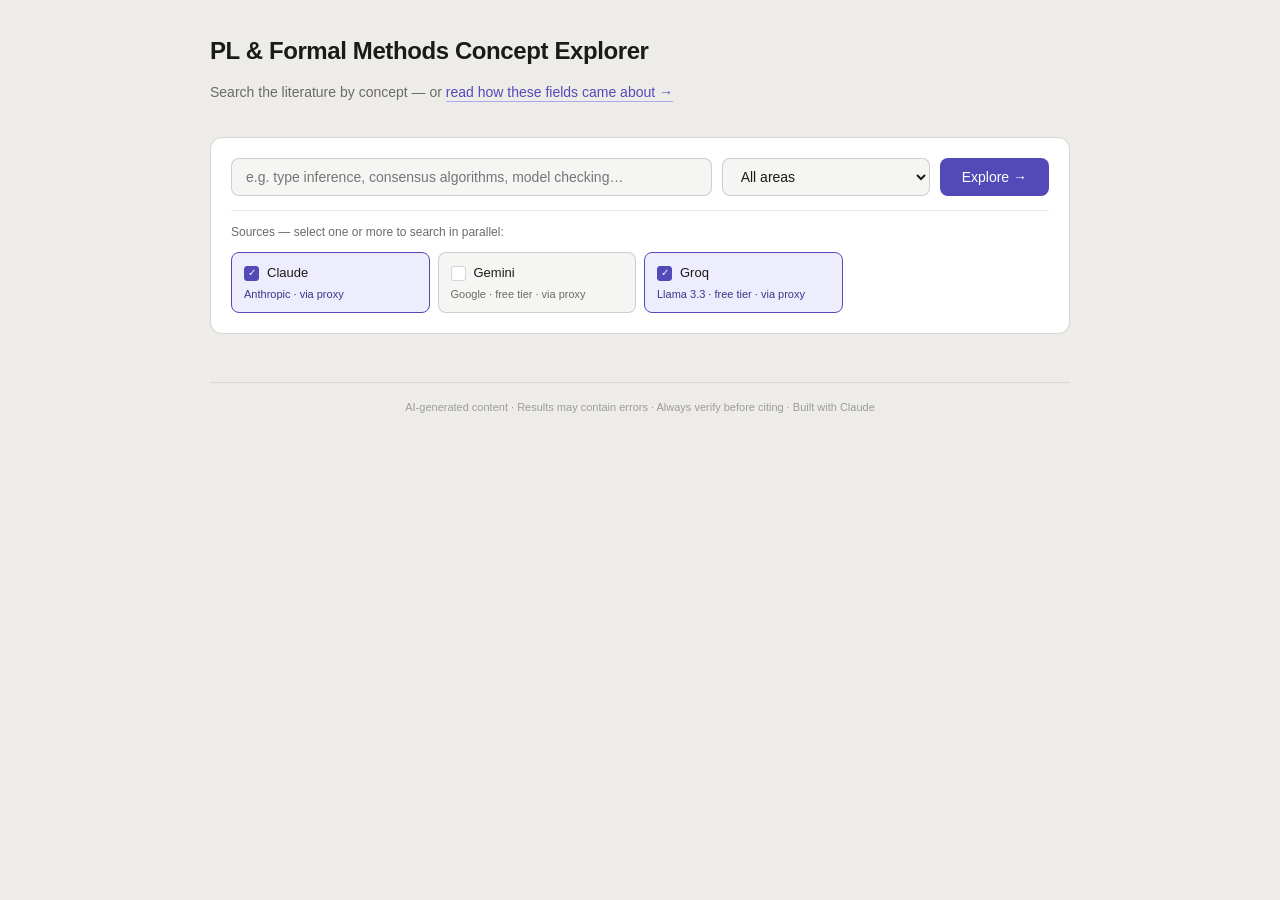
==== commit 71b0c9c2: "Rename index_12.html to index.html" ====
--- a/index.html
+++ b/index.html
@@ -43,6 +43,8 @@
 .header { margin-bottom: 2rem; }
 .header h1 { font-size: 24px; font-weight: 600; letter-spacing: -0.4px; margin-bottom: 10px; }
 .header p { font-size: 14px; color: var(--text-secondary); max-width: 680px; line-height: 1.75; }
+.lineage-link { color: var(--accent); text-decoration: none; border-bottom: 0.5px solid var(--accent-border); padding-bottom: 1px; transition: border-color 0.15s; }
+.lineage-link:hover { border-bottom-color: var(--accent); }
 
 .search-card {
   background: var(--bg-primary); border: 0.5px solid var(--border-mid);
@@ -232,6 +234,7 @@
 
   <div class="header">
     <h1>PL &amp; Formal Methods Concept Explorer</h1>
+    <p>Search the literature by concept &mdash; or <a class="lineage-link" href="lineage.html">read how these fields came about &rarr;</a></p>
   </div>
 
   <div class="search-card">
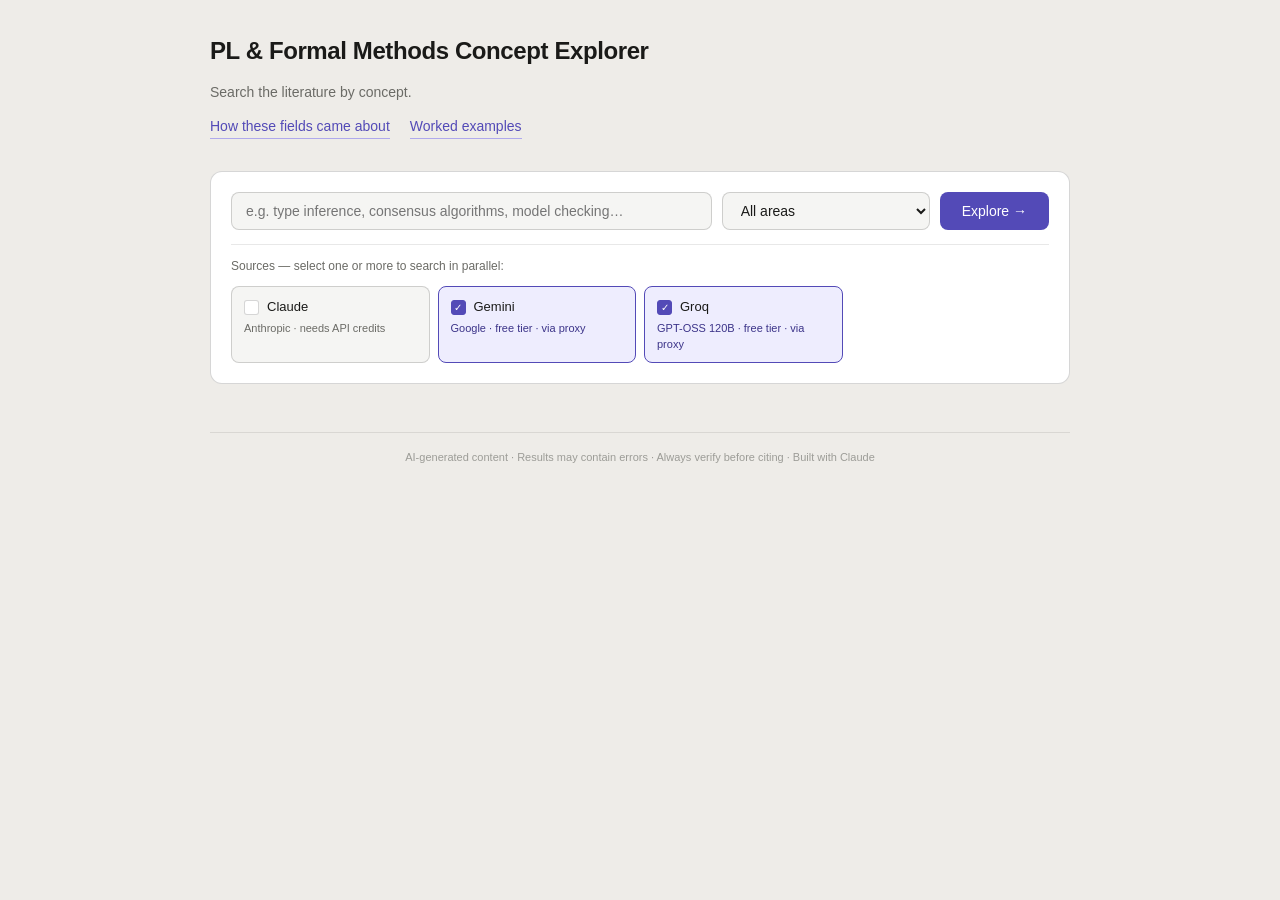
==== commit 9a285ad9: "Add files via upload" ====
--- a/index.html
+++ b/index.html
@@ -45,6 +45,7 @@
 .header p { font-size: 14px; color: var(--text-secondary); max-width: 680px; line-height: 1.75; }
 .lineage-link { color: var(--accent); text-decoration: none; border-bottom: 0.5px solid var(--accent-border); padding-bottom: 1px; transition: border-color 0.15s; }
 .lineage-link:hover { border-bottom-color: var(--accent); }
+.page-nav { display: flex; gap: 20px; flex-wrap: wrap; margin-top: 10px; font-size: 14px; }
 
 .search-card {
   background: var(--bg-primary); border: 0.5px solid var(--border-mid);
@@ -234,7 +235,11 @@
 
   <div class="header">
     <h1>PL &amp; Formal Methods Concept Explorer</h1>
-    <p>Search the literature by concept &mdash; or <a class="lineage-link" href="lineage.html">read how these fields came about &rarr;</a></p>
+    <p>Search the literature by concept.</p>
+    <nav class="page-nav">
+      <a class="lineage-link" href="story.html">How these fields came about</a>
+      <a class="lineage-link" href="example.html">Worked examples</a>
+    </nav>
   </div>
 
   <div class="search-card">
@@ -254,16 +259,16 @@
     <div class="sources-section">
       <div class="sources-label">Sources — select one or more to search in parallel:</div>
       <div class="sources-grid">
-        <div class="source-card active" id="card-claude" onclick="toggleSource('claude')">
+        <div class="source-card" id="card-claude" onclick="toggleSource('claude')">
           <div class="source-card-top">
-            <div class="source-check" id="check-claude">✓</div>
+            <div class="source-check" id="check-claude"></div>
             <span class="source-name">Claude</span>
           </div>
-          <div class="source-desc">Anthropic · via proxy</div>
+          <div class="source-desc">Anthropic · needs API credits</div>
         </div>
-        <div class="source-card" id="card-gemini" onclick="toggleSource('gemini')">
+        <div class="source-card active" id="card-gemini" onclick="toggleSource('gemini')">
           <div class="source-card-top">
-            <div class="source-check" id="check-gemini"></div>
+            <div class="source-check" id="check-gemini">✓</div>
             <span class="source-name">Gemini</span>
           </div>
           <div class="source-desc">Google · free tier · via proxy</div>
@@ -273,7 +278,7 @@
             <div class="source-check" id="check-groq">✓</div>
             <span class="source-name">Groq</span>
           </div>
-          <div class="source-desc">Llama 3.3 · free tier · via proxy</div>
+          <div class="source-desc">GPT-OSS 120B · free tier · via proxy</div>
         </div>
       </div>
     </div>
@@ -294,7 +299,7 @@
   groq:   { label: 'Groq/Llama' }
 };
 
-const active = { claude: true, gemini: false, groq: true };
+const active = { claude: false, gemini: true, groq: true };
 
 function toggleSource(id) {
   active[id] = !active[id];
@@ -655,7 +660,8 @@
         });
     });
 
-    const videoPromise = callClaude(vPrompt, signal)
+    const videoSrc = activeSrcs[0];
+    const videoPromise = callSource(videoSrc, vPrompt, signal)
       .then(function(r) {
         setStep('videos', 'done', 'Found ' + (r.videos ? r.videos.length : 0) + ' resources');
         return r.videos || [];
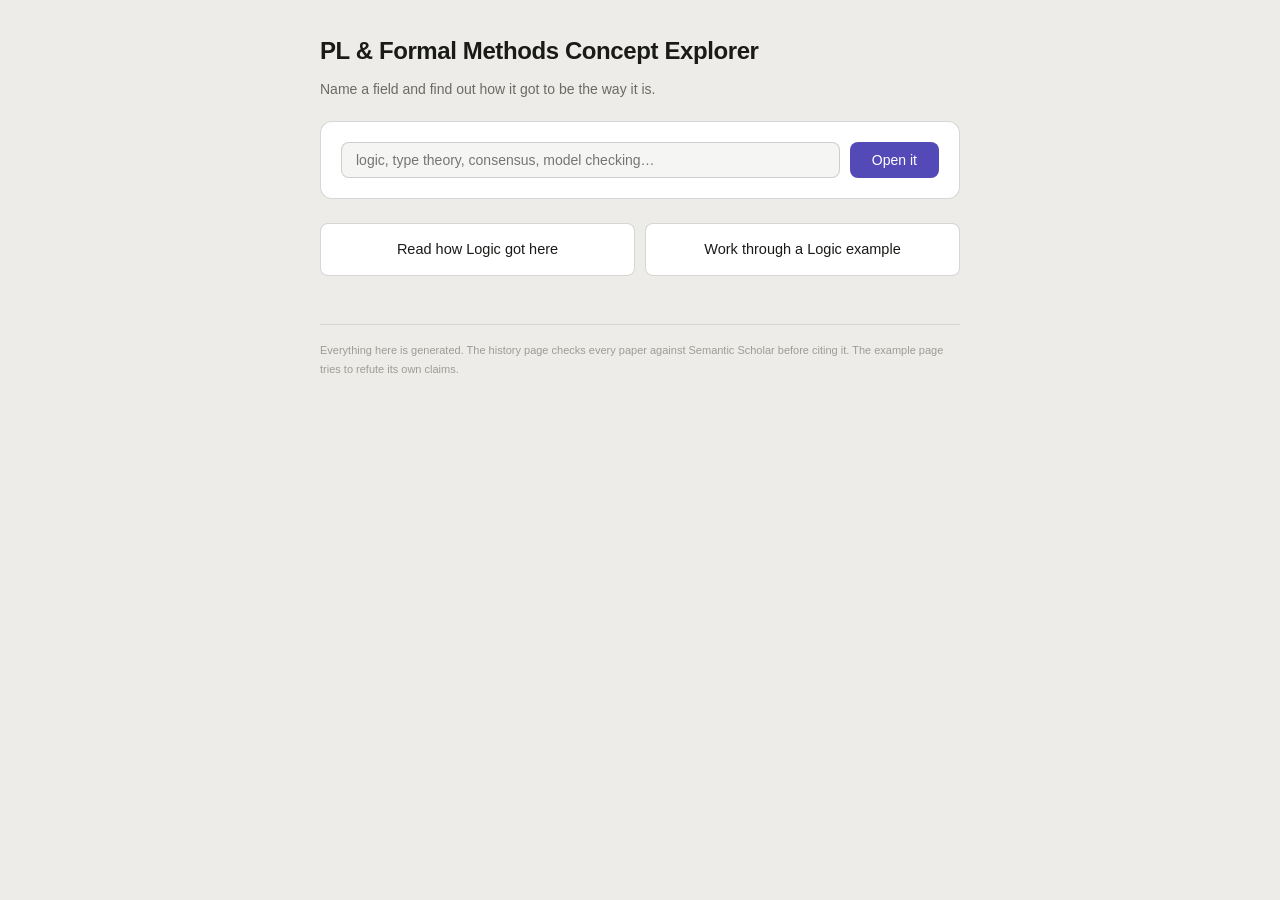
==== commit ac54b82b: "Add files via upload" ====
--- a/index.html
+++ b/index.html
@@ -1,808 +1,33 @@
 <!DOCTYPE html>
 <html lang="en">
 <head>
-<meta charset="UTF-8" />
-<meta name="viewport" content="width=device-width, initial-scale=1.0" />
-<title>PL & Formal Methods Concept Explorer</title>
-<style>
-*, *::before, *::after { box-sizing: border-box; margin: 0; padding: 0; }
-
-:root {
-  --bg-primary: #ffffff;
-  --bg-secondary: #f5f5f3;
-  --bg-tertiary: #eeece8;
-  --text-primary: #1a1a18;
-  --text-secondary: #6b6b66;
-  --text-tertiary: #9c9c97;
-  --border-light: rgba(0,0,0,0.09);
-  --border-mid: rgba(0,0,0,0.16);
-  --radius-md: 8px;
-  --radius-lg: 12px;
-  --accent: #534AB7;
-  --accent-bg: #EEEDFE;
-  --accent-border: #AFA9EC;
-  --accent-text: #3C3489;
-}
-
-@media (prefers-color-scheme: dark) {
-  :root {
-    --bg-primary: #1c1c1a; --bg-secondary: #252523; --bg-tertiary: #2e2e2b;
-    --text-primary: #f0ede8; --text-secondary: #9c9c97; --text-tertiary: #6b6b66;
-    --border-light: rgba(255,255,255,0.07); --border-mid: rgba(255,255,255,0.13);
-    --accent: #8b84d7; --accent-bg: #26215C; --accent-border: #534AB7; --accent-text: #AFA9EC;
-  }
-}
-
-body {
-  font-family: -apple-system, BlinkMacSystemFont, 'Segoe UI', sans-serif;
-  background: var(--bg-tertiary); color: var(--text-primary);
-  min-height: 100vh; padding: 2rem 1rem; line-height: 1.6;
-}
-.app { max-width: 860px; margin: 0 auto; }
-
-.header { margin-bottom: 2rem; }
-.header h1 { font-size: 24px; font-weight: 600; letter-spacing: -0.4px; margin-bottom: 10px; }
-.header p { font-size: 14px; color: var(--text-secondary); max-width: 680px; line-height: 1.75; }
-.lineage-link { color: var(--accent); text-decoration: none; border-bottom: 0.5px solid var(--accent-border); padding-bottom: 1px; transition: border-color 0.15s; }
-.lineage-link:hover { border-bottom-color: var(--accent); }
-.page-nav { display: flex; gap: 20px; flex-wrap: wrap; margin-top: 10px; font-size: 14px; }
-
-.search-card {
-  background: var(--bg-primary); border: 0.5px solid var(--border-mid);
-  border-radius: var(--radius-lg); padding: 1.25rem; margin-bottom: 1.5rem;
-}
-.search-row { display: flex; gap: 10px; flex-wrap: wrap; margin-bottom: 14px; }
-.search-row input, .search-row select {
-  font-size: 14px; padding: 9px 14px; border: 0.5px solid var(--border-mid);
-  border-radius: var(--radius-md); background: var(--bg-secondary);
-  color: var(--text-primary); outline: none;
-}
-.search-row input { flex: 1; min-width: 200px; transition: border-color 0.15s; }
-.search-row input:focus { border-color: var(--accent); }
-.search-row select { cursor: pointer; min-width: 155px; }
-.btn-primary {
-  font-size: 14px; padding: 9px 22px; border: none;
-  border-radius: var(--radius-md); background: var(--accent); color: #fff;
-  cursor: pointer; font-weight: 500; transition: opacity 0.15s; white-space: nowrap;
-}
-.btn-primary:hover { opacity: 0.85; }
-.btn-primary:disabled { opacity: 0.4; cursor: not-allowed; }
-
-.sources-section { border-top: 0.5px solid var(--border-light); padding-top: 12px; }
-.sources-label { font-size: 12px; color: var(--text-secondary); margin-bottom: 10px; }
-.sources-grid { display: grid; grid-template-columns: repeat(auto-fill, minmax(170px, 1fr)); gap: 8px; }
-.source-card {
-  border: 0.5px solid var(--border-mid); border-radius: var(--radius-md);
-  padding: 10px 12px; cursor: pointer; transition: all 0.15s;
-  background: var(--bg-secondary);
-}
-.source-card:hover { border-color: var(--accent); background: var(--bg-primary); }
-.source-card.active { border-color: var(--accent); background: var(--accent-bg); }
-.source-card-top { display: flex; align-items: center; gap: 8px; margin-bottom: 3px; }
-.source-check {
-  width: 15px; height: 15px; border-radius: 3px; border: 0.5px solid var(--border-mid);
-  background: var(--bg-primary); flex-shrink: 0; display: flex; align-items: center;
-  justify-content: center; font-size: 10px; color: transparent; transition: all 0.15s;
-}
-.source-card.active .source-check { background: var(--accent); border-color: var(--accent); color: #fff; }
-.source-name { font-size: 13px; font-weight: 500; }
-.source-desc { font-size: 11px; color: var(--text-secondary); line-height: 1.4; }
-.source-card.active .source-desc { color: var(--accent-text); }
-
-.pipeline {
-  background: var(--bg-primary); border: 0.5px solid var(--border-mid);
-  border-radius: var(--radius-lg); padding: 1.25rem 1.5rem; margin-bottom: 1.5rem;
-}
-.pipeline-title {
-  font-size: 12px; font-weight: 600; text-transform: uppercase;
-  letter-spacing: 0.5px; color: var(--text-secondary); margin-bottom: 14px;
-}
-.pipeline-steps { display: flex; flex-direction: column; gap: 12px; }
-.pipeline-step { display: flex; align-items: center; gap: 12px; }
-.step-icon {
-  width: 28px; height: 28px; border-radius: 50%; flex-shrink: 0;
-  display: flex; align-items: center; justify-content: center; font-size: 11px; font-weight: 700;
-}
-.step-icon.pending { background: var(--bg-secondary); color: var(--text-tertiary); border: 0.5px solid var(--border-mid); }
-.step-icon.running { background: var(--accent-bg); color: var(--accent); border: 0.5px solid var(--accent-border); animation: breathe 1.2s infinite; }
-.step-icon.done    { background: #E1F5EE; color: #085041; border: 0.5px solid #5DCAA5; }
-.step-icon.error   { background: #FCEBEB; color: #791F1F; border: 0.5px solid #F09595; }
-@keyframes breathe { 0%,100%{opacity:1} 50%{opacity:0.5} }
-.step-label { font-size: 13px; color: var(--text-secondary); line-height: 1.4; }
-.step-label strong { color: var(--text-primary); font-weight: 500; }
-.step-detail { font-size: 11px; color: var(--text-tertiary); margin-top: 2px; }
-
-.stats-bar {
-  background: var(--bg-primary); border: 0.5px solid var(--border-mid);
-  border-radius: var(--radius-lg); padding: 1rem 1.5rem; margin-bottom: 1.75rem;
-  display: flex; align-items: center; gap: 0; flex-wrap: wrap;
-}
-.stat-item { text-align: center; padding: 0 1.25rem; }
-.stat-item:first-child { padding-left: 0; }
-.stat-n { display: block; font-size: 26px; font-weight: 600; line-height: 1.1; }
-.stat-n.agreed { color: #085041; }
-.stat-label { font-size: 11px; color: var(--text-secondary); }
-.stat-divider { width: 0.5px; height: 36px; background: var(--border-mid); flex-shrink: 0; }
-.stat-note { font-size: 11px; color: var(--text-tertiary); width: 100%; margin-top: 10px; padding-top: 10px; border-top: 0.5px solid var(--border-light); }
-
-.timeline-bar {
-  display: flex; margin-bottom: 1.75rem; border-radius: var(--radius-md);
-  overflow: hidden; border: 0.5px solid var(--border-mid); background: var(--bg-primary);
-}
-.tbar-seg {
-  flex: 1; padding: 10px 6px; text-align: center; font-size: 12px;
-  cursor: pointer; border-right: 0.5px solid var(--border-light);
-  color: var(--text-secondary); transition: background 0.15s;
-}
-.tbar-seg:last-child { border-right: none; }
-.tbar-seg:hover { background: var(--bg-secondary); }
-.tbar-seg.has-data { color: var(--text-primary); font-weight: 500; }
-.tbar-seg .tbar-sub { display: block; font-size: 10px; color: var(--text-secondary); font-weight: 400; margin-top: 2px; }
-
-.decade-section { margin-bottom: 2rem; }
-.decade-label {
-  font-size: 12px; font-weight: 600; color: var(--text-secondary);
-  letter-spacing: 0.5px; text-transform: uppercase;
-  margin-bottom: 0.75rem; padding-bottom: 8px;
-  border-bottom: 0.5px solid var(--border-light);
-  display: flex; align-items: center; gap: 10px;
-}
-.decade-badge {
-  font-size: 11px; background: var(--bg-secondary); padding: 2px 8px;
-  border-radius: 999px; border: 0.5px solid var(--border-light);
-  color: var(--text-secondary); font-weight: 400; text-transform: none; letter-spacing: 0;
-}
-
-.paper-card {
-  background: var(--bg-primary); border: 0.5px solid var(--border-light);
-  border-radius: var(--radius-lg); padding: 1rem 1.25rem; margin-bottom: 10px;
-  transition: border-color 0.15s;
-}
-.paper-card:hover { border-color: var(--border-mid); }
-.paper-top { display: flex; align-items: flex-start; justify-content: space-between; gap: 10px; margin-bottom: 6px; }
-.paper-title { font-size: 14px; font-weight: 500; line-height: 1.5; flex: 1; }
-.paper-title a { color: inherit; text-decoration: underline; text-underline-offset: 2px; text-decoration-color: var(--border-mid); }
-.paper-title a:hover { text-decoration-color: var(--accent); }
-.paper-year { font-size: 12px; color: var(--text-secondary); font-weight: 400; margin-left: 4px; }
-.paper-right { display: flex; gap: 6px; align-items: center; flex-shrink: 0; flex-wrap: wrap; justify-content: flex-end; }
-.venue-pill { font-size: 11px; padding: 3px 9px; border-radius: 999px; white-space: nowrap; font-weight: 500; }
-.v-pldi  { background:#E6F1FB; color:#0C447C; }
-.v-popl  { background:#EEEDFE; color:#3C3489; }
-.v-sosp  { background:#E1F5EE; color:#085041; }
-.v-osdi  { background:#FAECE7; color:#712B13; }
-.v-lics  { background:#FAEEDA; color:#633806; }
-.v-cav   { background:#EAF3DE; color:#27500A; }
-.v-fm    { background:#FBEAF0; color:#72243E; }
-.v-stoc  { background:#FCEBEB; color:#791F1F; }
-.v-icfp  { background:#E6F1FB; color:#185FA5; }
-.v-tacas { background:#FAEEDA; color:#854F0B; }
-.v-other { background:#f1efe8; color:#5F5E5A; }
-.conf-pip {
-  font-size: 10px; padding: 2px 7px; border-radius: 999px; font-weight: 600; white-space: nowrap;
-  background: var(--bg-secondary); color: var(--text-secondary); border: 0.5px solid var(--border-mid);
-}
-.conf-pip.high { background: #E1F5EE; color: #085041; border-color: #5DCAA5; }
-.conf-pip.med  { background: #FAEEDA; color: #633806; border-color: #EF9F27; }
-.paper-authors { font-size: 12px; color: var(--text-secondary); margin-bottom: 6px; }
-.paper-authors a { color: var(--accent); font-size: 11px; margin-left: 6px; }
-.paper-ss { display: flex; align-items: center; gap: 8px; margin-bottom: 8px; flex-wrap: wrap; }
-.ss-citations { font-size: 11px; color: var(--text-tertiary); }
-.paper-insight { font-size: 13px; line-height: 1.65; }
-.paper-insight em { color: var(--accent); font-style: normal; font-weight: 500; }
-
-.video-section-label {
-  font-size: 12px; font-weight: 600; color: var(--text-secondary);
-  letter-spacing: 0.5px; text-transform: uppercase;
-  margin: 2rem 0 0.75rem; padding-bottom: 8px;
-  border-bottom: 0.5px solid var(--border-light);
-  display: flex; align-items: center; gap: 10px;
-}
-
-.followup-row {
-  display: flex; gap: 10px; flex-wrap: wrap;
-  padding: 1.25rem 0 0.5rem; border-top: 0.5px solid var(--border-light);
-}
-.followup-row button {
-  font-size: 13px; padding: 8px 16px; border: 0.5px solid var(--border-mid);
-  border-radius: var(--radius-md); background: var(--bg-primary); color: var(--text-primary);
-  cursor: pointer; transition: background 0.15s;
-}
-.followup-row button:hover { background: var(--bg-secondary); }
-
-.error-box {
-  background: #FCEBEB; border: 0.5px solid #F09595; border-radius: var(--radius-lg);
-  padding: 1rem 1.25rem; font-size: 13px; color: #791F1F; margin-bottom: 1rem;
-}
-.error-box strong { display: block; margin-bottom: 4px; font-weight: 600; }
-hr { border: none; border-top: 0.5px solid var(--border-light); margin: 2rem 0; }
-
-.ai-disclaimer {
-  font-size: 12px; color: var(--text-tertiary); line-height: 1.6;
-  padding: 10px 14px; margin-top: 12px;
-  background: var(--bg-secondary); border-radius: var(--radius-md);
-  border: 0.5px solid var(--border-light);
-}
-
-footer {
-  margin-top: 3rem; padding-top: 1rem;
-  border-top: 0.5px solid var(--border-light);
-  font-size: 11px; color: var(--text-tertiary); text-align: center;
-}
-</style>
+<meta charset="utf-8">
+<meta name="viewport" content="width=device-width,initial-scale=1,viewport-fit=cover">
+<title>PL &amp; Formal Methods Concept Explorer</title>
+<link rel="stylesheet" href="lineage.css">
 </head>
 <body>
-<div class="app">
+<div class="wrap home">
+  <header class="masthead">
+    <h1>PL &amp; Formal Methods Concept Explorer</h1>
+    <p>Name a field and find out how it got to be the way it is.</p>
+  </header>
 
-  <div class="header">
-    <h1>PL &amp; Formal Methods Concept Explorer</h1>
-    <p>Search the literature by concept.</p>
-    <nav class="page-nav">
-      <a class="lineage-link" href="story.html">How these fields came about</a>
-      <a class="lineage-link" href="example.html">Worked examples</a>
-    </nav>
+  <form class="search-card" id="seekForm">
+    <input id="q" type="text" placeholder="logic, type theory, consensus, model checking&hellip;" aria-label="Name a field" autocomplete="off">
+    <button class="btn-primary" type="submit">Open it</button>
+  </form>
+
+  <div class="actions" id="actions">
+    <a class="btn-ghost" id="toHistory" data-page="history.html" href="history.html">Read how it got here</a>
+    <a class="btn-ghost" id="toExample" data-page="example.html" href="example.html">Work through an example</a>
   </div>
 
-  <div class="search-card">
-    <div class="search-row">
-      <input type="text" id="conceptInput"
-        placeholder="e.g. type inference, consensus algorithms, model checking…"
-        onkeydown="if(event.key==='Enter') runSearch()" />
-      <select id="areaSelect">
-        <option value="all">All areas</option>
-        <option value="pl">Programming Languages</option>
-        <option value="ds">Distributed Systems</option>
-        <option value="fm">Formal Methods</option>
-        <option value="auto">Automata / Theory</option>
-      </select>
-      <button class="btn-primary" id="searchBtn" onclick="runSearch()">Explore →</button>
-    </div>
-    <div class="sources-section">
-      <div class="sources-label">Sources — select one or more to search in parallel:</div>
-      <div class="sources-grid">
-        <div class="source-card" id="card-claude" onclick="toggleSource('claude')">
-          <div class="source-card-top">
-            <div class="source-check" id="check-claude"></div>
-            <span class="source-name">Claude</span>
-          </div>
-          <div class="source-desc">Anthropic · needs API credits</div>
-        </div>
-        <div class="source-card active" id="card-gemini" onclick="toggleSource('gemini')">
-          <div class="source-card-top">
-            <div class="source-check" id="check-gemini">✓</div>
-            <span class="source-name">Gemini</span>
-          </div>
-          <div class="source-desc">Google · free tier · via proxy</div>
-        </div>
-        <div class="source-card active" id="card-groq" onclick="toggleSource('groq')">
-          <div class="source-card-top">
-            <div class="source-check" id="check-groq">✓</div>
-            <span class="source-name">Groq</span>
-          </div>
-          <div class="source-desc">GPT-OSS 120B · free tier · via proxy</div>
-        </div>
-      </div>
-    </div>
-  </div>
+  <div id="status"></div>
 
-  <div id="mainContent"></div>
-  <footer>
-    <p>AI-generated content · Results may contain errors · Always verify before citing · Built with Claude</p>
-  </footer>
-
+  <footer>Everything here is generated. The history page checks every paper against Semantic Scholar before citing it. The example page tries to refute its own claims.</footer>
 </div>
-<script>
-const PROXY = 'https://cs-research-proxy.rrangaiyengar.workers.dev';
-
-const SOURCES = {
-  claude: { label: 'Claude'     },
-  gemini: { label: 'Gemini'     },
-  groq:   { label: 'Groq/Llama' }
-};
-
-const active = { claude: false, gemini: true, groq: true };
-
-function toggleSource(id) {
-  active[id] = !active[id];
-  document.getElementById('card-' + id).classList.toggle('active', active[id]);
-  document.getElementById('check-' + id).textContent = active[id] ? '✓' : '';
-}
-
-// ── Prompts ───────────────────────────────────────────────────────────────
-
-const AREA_DESCS = {
-  all:  'programming languages (PLDI, POPL, ICFP, OOPSLA, ESOP), distributed systems (SOSP, OSDI, EuroSys, ASPLOS, USENIX ATC), formal methods (CAV, TACAS, FM, FMSD), and automata/theory (LICS, STOC, FOCS, CONCUR)',
-  pl:   'programming languages venues: PLDI, POPL, ICFP, OOPSLA, ESOP',
-  ds:   'distributed systems venues: SOSP, OSDI, EuroSys, ASPLOS, USENIX ATC',
-  fm:   'formal methods venues: CAV, TACAS, FM, FMSD, ATVA',
-  auto: 'automata and theory venues: LICS, STOC, FOCS, CONCUR, ICALP'
-};
-
-const VENUE_CLASSES = {
-  PLDI:'v-pldi',OOPSLA:'v-pldi',ESOP:'v-popl',POPL:'v-popl',
-  SOSP:'v-sosp',EUROSYS:'v-sosp',ASPLOS:'v-sosp','USENIX ATC':'v-sosp',
-  OSDI:'v-osdi',LICS:'v-lics',CONCUR:'v-lics',CAV:'v-cav',
-  FM:'v-fm',FMSD:'v-fm',STOC:'v-stoc',FOCS:'v-stoc',
-  ICFP:'v-icfp',TACAS:'v-tacas',ATVA:'v-tacas'
-};
-
-function venueClass(v) {
-  const u = (v || '').toUpperCase();
-  for (const k in VENUE_CLASSES) if (u.includes(k)) return VENUE_CLASSES[k];
-  return 'v-other';
-}
-
-function esc(s) {
-  return String(s || '').replace(/&/g,'&amp;').replace(/</g,'&lt;').replace(/>/g,'&gt;').replace(/"/g,'&quot;');
-}
-
-function renderMd(s) {
-  return (s || '').replace(/\*\*(.*?)\*\*/g, '<em>$1</em>');
-}
-
-function normTitle(t) {
-  return (t || '').toLowerCase().replace(/[^a-z0-9]/g, ' ').replace(/\s+/g, ' ').trim();
-}
-
-function gatherPrompt(concept, area) {
-  return 'You are a computer science research expert. Respond with a single raw JSON object and nothing else — no explanation, no markdown, no code fences, no text before or after the JSON.\n\n' +
-    'Find 10-15 highly influential, REAL published papers about "' + concept + '" from top A* CS venues (' + AREA_DESCS[area] + ').\n' +
-    'Papers MUST span from the earliest foundational work through to recent work (2020-2025). ' +
-    'Include at least 2 papers from 2020-2025. Do not stop at 2010.\n' +
-    'For each paper write a 1-2 sentence insight. Use **bold** for the key phrase.\n' +
-    'Only include papers you are certain exist. Do not hallucinate.\n' +
-    'For url: stable link (ACM DL, arXiv, USENIX, IEEE) or null.\n\n' +
-    'Output ONLY this JSON, starting with { and ending with }:\n' +
-    '{"papers":[{"title":"string","authors":"string","year":1985,"venue":"POPL","insight":"string","url":null}]}';
-}
-
-function videosPrompt(concept) {
-  return 'You are a computer science education expert. Respond with a single raw JSON object and nothing else — no explanation, no markdown, no code fences, no text before or after.\n\n' +
-    'List 4-6 high-quality, REAL video tutorials, lectures, or conference talks about "' + concept + '" freely available online.\n' +
-    'Only include videos you are confident actually exist.\n\n' +
-    'Output ONLY this JSON, starting with { and ending with }:\n' +
-    '{"videos":[{"title":"string","speaker":"string","description":"1 sentence","type":"lecture|conference talk|tutorial|course"}]}';
-}
-
-// ── API calls ─────────────────────────────────────────────────────────────
-
-function makeMessages(prompt) {
-  return [
-    { role: 'system', content: 'You are a CS research expert. Respond only with valid JSON, no markdown.' },
-    { role: 'user',   content: prompt }
-  ];
-}
-
-function parseJSON(raw) {
-  // Strip markdown fences
-  let s = raw.replace(/^```json\s*/,'').replace(/^```\s*/,'').replace(/\s*```$/,'').trim();
-
-  // Extract the outermost { ... } block — handles preamble/postamble text
-  const first = s.indexOf('{');
-  const last  = s.lastIndexOf('}');
-  if (first !== -1 && last !== -1 && last > first) {
-    s = s.slice(first, last + 1);
-  }
-
-  // Attempt 1: clean parse
-  try { return JSON.parse(s); } catch(e1) {}
-
-  // Attempt 2: remove trailing commas before ] or }
-  try {
-    const s2 = s.replace(/,\s*([}\]])/g, '$1');
-    return JSON.parse(s2);
-  } catch(e2) {}
-
-  // Attempt 3: salvage truncated JSON — close unclosed brackets/braces
-  try {
-    const lastBrace = s.lastIndexOf('}');
-    if (lastBrace !== -1) {
-      let fixed = s.slice(0, lastBrace + 1);
-      const opens  = (fixed.match(/\[/g) || []).length;
-      const closes = (fixed.match(/\]/g) || []).length;
-      const obraces = (fixed.match(/\{/g) || []).length;
-      const cbraces = (fixed.match(/\}/g) || []).length;
-      for (let i = 0; i < opens  - closes;  i++) fixed += ']';
-      for (let i = 0; i < obraces - cbraces; i++) fixed += '}';
-      return JSON.parse(fixed);
-    }
-  } catch(e3) {}
-
-  throw new Error('Invalid JSON from model — try again');
-}
-
-async function callClaude(prompt, signal) {
-  const resp = await fetch(PROXY, {
-    method: 'POST', signal,
-    headers: { 'Content-Type': 'application/json' },
-    body: JSON.stringify({
-      model: 'claude-sonnet-4-20250514', max_tokens: 4000, stream: false,
-      messages: [{ role: 'user', content: prompt }]
-    })
-  });
-  if (!resp.ok) {
-    const e = await resp.json().catch(function() { return {}; });
-    throw new Error(e.error ? e.error.message : 'Claude HTTP ' + resp.status);
-  }
-  const json = await resp.json();
-  const raw = (json.content && json.content[0] && json.content[0].text) ? json.content[0].text : '';
-  if (!raw.trim()) throw new Error('Claude returned an empty response');
-  return parseJSON(raw);
-}
-
-async function callOpenAICompat(endpoint, prompt, signal) {
-  const resp = await fetch(endpoint, {
-    method: 'POST', signal,
-    headers: { 'Content-Type': 'application/json' },
-    body: JSON.stringify({ messages: makeMessages(prompt), max_tokens: 4000, temperature: 0.2 })
-  });
-  if (!resp.ok) {
-    const e = await resp.json().catch(function() { return {}; });
-    const msg = e.error ? e.error.message : '';
-    // Friendly rate limit message
-    if (resp.status === 429 || (msg && msg.toLowerCase().includes('rate limit'))) {
-      const waitMatch = msg.match(/try again in ([^\.\-]+)/i);
-      const wait = waitMatch ? ' Try again in ' + waitMatch[1].trim() + '.' : ' Daily limit reached — try again later.';
-      throw new Error('Rate limit reached.' + wait);
-    }
-    throw new Error(msg || 'HTTP ' + resp.status);
-  }
-  const json = await resp.json();
-  const raw = (json.choices && json.choices[0] && json.choices[0].message) ? json.choices[0].message.content : '{}';
-  return parseJSON(raw);
-}
-
-function callSource(id, prompt, signal) {
-  if (id === 'claude') return callClaude(prompt, signal);
-  if (id === 'gemini') return callOpenAICompat(PROXY + '/gemini', prompt, signal);
-  if (id === 'groq')   return callOpenAICompat(PROXY + '/groq',   prompt, signal);
-  throw new Error('Unknown source: ' + id);
-}
-
-// ── Merge ─────────────────────────────────────────────────────────────────
-
-function mergeResults(settled, concept) {
-  const map = new Map();
-  for (let i = 0; i < settled.length; i++) {
-    const src = settled[i];
-    for (let j = 0; j < src.papers.length; j++) {
-      const p = src.papers[j];
-      const key = normTitle(p.title);
-      if (!map.has(key)) {
-        map.set(key, { title: p.title, authors: p.authors, year: p.year, venue: p.venue, insight: p.insight, url: p.url || null, sources: [src.label], sourceCount: 1 });
-      } else {
-        const ex = map.get(key);
-        if (ex.sources.indexOf(src.label) === -1) {
-          ex.sources.push(src.label);
-          ex.sourceCount++;
-          if ((p.insight || '').length > (ex.insight || '').length) ex.insight = p.insight;
-          if (!ex.url && p.url) ex.url = p.url;
-        }
-      }
-    }
-  }
-
-  const totalSources = settled.length;
-  const papers = [];
-  map.forEach(function(p) {
-    p.confidence = (p.sourceCount === totalSources && totalSources > 1) ? 'all' : (p.sourceCount > 1 ? 'high' : 'medium');
-    papers.push(p);
-  });
-  papers.sort(function(a, b) { return b.sourceCount - a.sourceCount || a.year - b.year; });
-
-  return {
-    concept: concept,
-    sources_used: settled.map(function(s) { return s.label; }).join(' + '),
-    total_candidates: settled.reduce(function(n, s) { return n + s.papers.length; }, 0),
-    papers: papers
-  };
-}
-
-// ── Semantic Scholar verification ─────────────────────────────────────────
-
-async function lookupPaper(paper, signal) {
-  const query = encodeURIComponent(paper.title);
-  const url = 'https://api.semanticscholar.org/graph/v1/paper/search?query=' + query +
-    '&limit=5&fields=title,authors,year,venue,externalIds,citationCount,openAccessPdf,paperId';
-  try {
-    const resp = await fetch(url, { signal: signal });
-    if (!resp.ok) return null;
-    const json = await resp.json();
-    const results = json.data || [];
-    if (!results.length) return null;
-
-    const normQ = normTitle(paper.title);
-
-    // Pass 1: exact normalised title match
-    for (let i = 0; i < results.length; i++) {
-      if (normTitle(results[i].title) === normQ) return results[i];
-    }
-
-    // Pass 2: one contains the other (handles subtitle truncation)
-    for (let i = 0; i < results.length; i++) {
-      const normR = normTitle(results[i].title);
-      if (normR.includes(normQ) || normQ.includes(normR)) return results[i];
-    }
-
-    // Pass 3: word overlap >= 80% of query words
-    const qWords = normQ.split(' ').filter(function(w) { return w.length > 2; });
-    for (let i = 0; i < results.length; i++) {
-      const normR = normTitle(results[i].title);
-      const matches = qWords.filter(function(w) { return normR.indexOf(w) !== -1; }).length;
-      if (qWords.length > 0 && matches / qWords.length >= 0.8) return results[i];
-    }
-
-    return null;
-  } catch(e) {
-    return null;
-  }
-}
-
-async function validateUrl(url) {
-  if (!url || url === 'null' || url === 'undefined') return false;
-  try {
-    const controller = new AbortController();
-    const timeout = setTimeout(function() { controller.abort(); }, 5000);
-    const resp = await fetch(url, {
-      method: 'HEAD',
-      signal: controller.signal,
-      mode: 'no-cors' // avoids CORS errors — we just want to know if it resolves
-    });
-    clearTimeout(timeout);
-    // no-cors gives opaque response — if we get here without exception the URL resolved
-    return true;
-  } catch(e) {
-    return false;
-  }
-}
-
-async function verifyWithSemanticScholar(papers, signal) {
-  // Rate limit: SS allows ~1 req/sec without API key — batch with small delays
-  const results = [];
-  for (let i = 0; i < papers.length; i++) {
-    if (i > 0) await new Promise(function(r) { setTimeout(r, 200); });
-    const paper = papers[i];
-    const ss = await lookupPaper(paper, signal);
-    if (ss) {
-      const ssUrl = (ss.openAccessPdf && ss.openAccessPdf.url)
-        ? ss.openAccessPdf.url
-        : (ss.externalIds && ss.externalIds.DOI)
-          ? 'https://doi.org/' + ss.externalIds.DOI
-          : 'https://www.semanticscholar.org/paper/' + (ss.paperId || '');
-
-      // Validate the URL actually loads before using it
-      const urlWorks = await validateUrl(ssUrl);
-
-      results.push(Object.assign({}, paper, {
-        ssVerified:  true,
-        url:         urlWorks ? ssUrl : null,
-        ssCitations: ss.citationCount || 0,
-        ssId:        ss.paperId || null
-      }));
-    } else {
-      results.push(Object.assign({}, paper, {
-        ssVerified:  false,
-        ssCitations: null,
-        ssId:        null
-      }));
-    }
-  }
-  return results;
-}
-
-// ── Pipeline UI ───────────────────────────────────────────────────────────
-
-function showPipeline(steps) {
-  let rows = '';
-  for (let i = 0; i < steps.length; i++) {
-    const s = steps[i];
-    rows += '<div class="pipeline-step">' +
-      '<div class="step-icon pending" id="icon-' + s.id + '">…</div>' +
-      '<div class="step-label"><strong>' + s.label + '</strong>' +
-      '<div class="step-detail" id="detail-' + s.id + '">' + s.detail + '</div></div>' +
-      '</div>';
-  }
-  document.getElementById('mainContent').innerHTML =
-    '<div class="pipeline"><div class="pipeline-title">Searching sources</div>' +
-    '<div class="pipeline-steps">' + rows + '</div></div>';
-}
-
-function setStep(id, state, detail) {
-  const icon = document.getElementById('icon-' + id);
-  const det  = document.getElementById('detail-' + id);
-  if (icon) icon.className = 'step-icon ' + state;
-  if (det && detail !== undefined) det.textContent = detail;
-}
-
-// ── Main ──────────────────────────────────────────────────────────────────
-
-let currentAbort = null;
-
-async function runSearch() {
-  const concept    = document.getElementById('conceptInput').value.trim();
-  const area       = document.getElementById('areaSelect').value;
-  const activeSrcs = Object.keys(active).filter(function(k) { return active[k]; });
-
-  if (!concept) { document.getElementById('conceptInput').focus(); return; }
-  if (!activeSrcs.length) { alert('Select at least one source.'); return; }
-
-  if (currentAbort) currentAbort.abort();
-  currentAbort = new AbortController();
-  const signal = currentAbort.signal;
-
-  document.querySelectorAll('.tag').forEach(function(t) {
-    t.classList.toggle('active', t.textContent === concept);
-  });
-  document.getElementById('searchBtn').disabled = true;
-
-  const steps = activeSrcs.map(function(id) {
-    return { id: id, label: SOURCES[id].label, detail: 'Searching A* venues…' };
-  });
-  steps.push({ id: 'videos', label: 'Videos', detail: 'Finding tutorials & talks…' });
-  steps.push({ id: 'ss', label: 'Semantic Scholar', detail: 'Verifying papers…' });
-  showPipeline(steps);
-  activeSrcs.forEach(function(id) { setStep(id, 'running', 'Searching A* venues…'); });
-  setStep('videos', 'running', 'Finding tutorials & talks…');
-  setStep('ss', 'pending', 'Waiting for papers…');
-
-  try {
-    const gather = gatherPrompt(concept, area);
-    const vPrompt = videosPrompt(concept);
-
-    const paperPromises = activeSrcs.map(function(id) {
-      return callSource(id, gather, signal)
-        .then(function(r) {
-          setStep(id, 'done', 'Found ' + (r.papers ? r.papers.length : 0) + ' papers');
-          return { id: id, label: SOURCES[id].label, papers: r.papers || [] };
-        })
-        .catch(function(e) {
-          setStep(id, 'error', e.message);
-          return { id: id, label: SOURCES[id].label, papers: [] };
-        });
-    });
-
-    const videoSrc = activeSrcs[0];
-    const videoPromise = callSource(videoSrc, vPrompt, signal)
-      .then(function(r) {
-        setStep('videos', 'done', 'Found ' + (r.videos ? r.videos.length : 0) + ' resources');
-        return r.videos || [];
-      })
-      .catch(function() {
-        setStep('videos', 'error', 'Could not load videos');
-        return [];
-      });
-
-    const allSettled = await Promise.all([Promise.all(paperPromises), videoPromise]);
-    const settled = allSettled[0];
-    const videos  = allSettled[1];
-
-    const withPapers = settled.filter(function(r) { return r.papers.length > 0; });
-    if (!withPapers.length) throw new Error('No papers found. Check your Cloudflare Worker secrets.');
-
-    const merged = mergeResults(withPapers, concept);
-
-    // Semantic Scholar verification
-    setStep('ss', 'running', 'Verifying ' + merged.papers.length + ' papers…');
-    const verified = await verifyWithSemanticScholar(merged.papers, signal);
-    setStep('ss', 'done', 'Links and citations resolved');
-    merged.papers = verified;
-
-    renderResults(merged, videos, concept);
-
-  } catch(err) {
-    if (err.name === 'AbortError') return;
-    document.getElementById('mainContent').innerHTML =
-      '<div class="error-box"><strong>Error</strong>' + esc(err.message) + '</div>';
-  } finally {
-    document.getElementById('searchBtn').disabled = false;
-  }
-}
-
-// ── Render ────────────────────────────────────────────────────────────────
-
-function renderResults(data, videos, concept) {
-  const papers      = data.papers || [];
-  const multiSource = data.sources_used.indexOf('+') !== -1;
-  const totalSrcs   = data.sources_used.split('+').length;
-
-  const byDecade = {};
-  for (let i = 0; i < papers.length; i++) {
-    const p = papers[i];
-    const d = Math.floor(p.year / 10) * 10;
-    if (!byDecade[d]) byDecade[d] = [];
-    byDecade[d].push(p);
-  }
-  const decades = Object.keys(byDecade).sort(function(a,b) { return a - b; });
-
-  let html = '';
-
-  // Timeline bar
-  html += '<div class="timeline-bar">';
-  for (let i = 0; i < decades.length; i++) {
-    const d = decades[i];
-    const n = byDecade[d].length;
-    html += '<div class="tbar-seg has-data" onclick="scrollToId(\'dec-' + d + '\')">' + d + 's<span class="tbar-sub">' + n + ' paper' + (n > 1 ? 's' : '') + '</span></div>';
-  }
-  html += '</div>';
-
-  // Papers by decade
-  for (let i = 0; i < decades.length; i++) {
-    const d  = decades[i];
-    const ps = byDecade[d];
-    html += '<div class="decade-section" id="dec-' + d + '">' +
-      '<div class="decade-label">' + d + 's <span class="decade-badge">' + ps.length + ' paper' + (ps.length > 1 ? 's' : '') + '</span></div>';
-
-    for (let j = 0; j < ps.length; j++) {
-      const p  = ps[j];
-      const vc = venueClass(p.venue);
-      const confClass = p.sourceCount > 1 ? 'high' : 'med';
-      const confLabel = multiSource ? (p.sourceCount + ' of ' + totalSrcs + ' sources') : (p.sources ? p.sources[0] : '');
-      const hasUrl = p.url && p.url !== 'null' && p.url !== 'undefined';
-      const paperLink = hasUrl
-        ? p.url
-        : 'https://scholar.google.com/scholar?q=' + encodeURIComponent(p.title + ' ' + (p.authors ? p.authors.split(',')[0] : ''));
-      const titleHtml = '<a href="' + esc(paperLink) + '" target="_blank" rel="noopener">' + esc(p.title) + '</a>';
-      const linkLabel = hasUrl ? '↗ link' : '↗ search';
-      const linkHtml  = ' <a href="' + esc(paperLink) + '" target="_blank" rel="noopener" class="paper-link">' + linkLabel + '</a>';
-      const ssHtml = p.ssCitations !== null && p.ssCitations !== undefined
-        ? '<span class="ss-citations">' + p.ssCitations.toLocaleString() + ' citations</span>'
-        : '';
-
-      html += '<div class="paper-card">' +
-        '<div class="paper-top">' +
-        '<div class="paper-title">' + titleHtml + '<span class="paper-year">(' + p.year + ')</span></div>' +
-        '<div class="paper-right">' +
-        '<span class="conf-pip ' + confClass + '">' + confLabel + '</span>' +
-        '<span class="venue-pill ' + vc + '">' + esc(p.venue) + '</span>' +
-        '</div></div>' +
-        '<div class="paper-authors">' + esc(p.authors || '') + linkHtml + '</div>' +
-        (ssHtml ? '<div class="paper-ss">' + ssHtml + '</div>' : '') +
-        '<div class="paper-insight">' + renderMd(p.insight) + '</div>' +
-        '</div>';
-    }
-    html += '</div>';
-  }
-
-  // Videos section
-  if (videos && videos.length > 0) {
-    const typeColors = { 'lecture': 'v-popl', 'conference talk': 'v-sosp', 'tutorial': 'v-cav', 'course': 'v-icfp' };
-    html += '<div class="video-section-label">Video tutorials &amp; talks <span class="decade-badge">' + videos.length + '</span></div>';
-    for (let i = 0; i < videos.length; i++) {
-      const v  = videos[i];
-      const tc = typeColors[v.type] || 'v-other';
-      const videoSearch = 'https://www.google.com/search?q=' +
-        encodeURIComponent((v.title || '') + ' ' + (v.speaker || '') + ' ' + (v.type || 'lecture'));
-      const titleHtml = '<a href="' + videoSearch + '" target="_blank" rel="noopener">' + esc(v.title) + '</a>';
-      const watchHtml = ' <a href="' + videoSearch + '" target="_blank" rel="noopener" class="paper-link">↗ find online</a>';
-      html += '<div class="paper-card">' +
-        '<div class="paper-top">' +
-        '<div class="paper-title">' + titleHtml + '</div>' +
-        '<div class="paper-right"><span class="venue-pill ' + tc + '">' + esc(v.type || 'video') + '</span></div>' +
-        '</div>' +
-        '<div class="paper-authors">' + esc(v.speaker || '') + watchHtml + '</div>' +
-        '<div class="paper-insight">' + esc(v.description || '') + '</div>' +
-        '</div>';
-    }
-  }
-
-  html += '<hr><div class="followup-row">' +
-    '<button onclick="askMore(\'What are the open research problems in ' + concept + ' today?\')">Open problems →</button>' +
-    '<button onclick="askMore(\'Recommend a reading order to understand ' + concept + ' deeply\')">Reading order →</button>' +
-    '</div>' +
-    '<p class="ai-disclaimer">⚠ Results are AI-generated by Claude, Gemini, and Groq. Paper titles, authors, and links may contain errors — always verify against the original source before citing.</p>';
-
-  document.getElementById('mainContent').innerHTML = html;
-}
-
-function scrollToId(id) {
-  const el = document.getElementById(id);
-  if (el) el.scrollIntoView({ behavior: 'smooth', block: 'start' });
-}
-
-function askMore(q) {
-  document.getElementById('conceptInput').value = q;
-  document.getElementById('conceptInput').focus();
-}
-
-</script>
+<script src="lineage-core.js"></script>
+<script src="index.js"></script>
 </body>
 </html>
--- a/lineage.css
+++ b/lineage.css
@@ -0,0 +1,232 @@
+*, *::before, *::after { box-sizing: border-box; margin: 0; padding: 0; }
+
+:root {
+  --bg-primary: #ffffff;
+  --bg-secondary: #f5f5f3;
+  --bg-tertiary: #eeece8;
+  --text-primary: #1a1a18;
+  --text-secondary: #6b6b66;
+  --text-tertiary: #9c9c97;
+  --border-light: rgba(0,0,0,0.09);
+  --border-mid: rgba(0,0,0,0.16);
+  --radius-md: 8px;
+  --radius-lg: 12px;
+  --accent: #534AB7;
+  --accent-bg: #EEEDFE;
+  --accent-border: #AFA9EC;
+  --accent-text: #3C3489;
+  --ok: #085041;
+  --ok-bg: #E1F5EE;
+  --ok-border: #5DCAA5;
+  --warn: #633806;
+  --warn-bg: #FAEEDA;
+  --warn-border: #EF9F27;
+  --bad: #791F1F;
+  --bad-bg: #FCEBEB;
+  --bad-border: #F09595;
+  --mono: ui-monospace, SFMono-Regular, Menlo, Consolas, monospace;
+}
+
+@media (prefers-color-scheme: dark) {
+  :root:not([data-theme="light"]) {
+    --bg-primary: #1c1c1a; --bg-secondary: #252523; --bg-tertiary: #2e2e2b;
+    --text-primary: #f0ede8; --text-secondary: #9c9c97; --text-tertiary: #6b6b66;
+    --border-light: rgba(255,255,255,0.07); --border-mid: rgba(255,255,255,0.13);
+    --accent: #8b84d7; --accent-bg: #26215C; --accent-border: #534AB7; --accent-text: #AFA9EC;
+    --ok: #7FD9BB; --ok-bg: #123B33; --ok-border: #2F7D66;
+    --warn: #E8B868; --warn-bg: #3A2C12; --warn-border: #8A6420;
+    --bad: #F0A3A3; --bad-bg: #3A1A1A; --bad-border: #8A3A3A;
+    color-scheme: dark;
+  }
+}
+:root[data-theme="dark"] {
+  --bg-primary: #1c1c1a; --bg-secondary: #252523; --bg-tertiary: #2e2e2b;
+  --text-primary: #f0ede8; --text-secondary: #9c9c97; --text-tertiary: #6b6b66;
+  --border-light: rgba(255,255,255,0.07); --border-mid: rgba(255,255,255,0.13);
+  --accent: #8b84d7; --accent-bg: #26215C; --accent-border: #534AB7; --accent-text: #AFA9EC;
+  --ok: #7FD9BB; --ok-bg: #123B33; --ok-border: #2F7D66;
+  --warn: #E8B868; --warn-bg: #3A2C12; --warn-border: #8A6420;
+  --bad: #F0A3A3; --bad-bg: #3A1A1A; --bad-border: #8A3A3A;
+  color-scheme: dark;
+}
+
+body {
+  font-family: -apple-system, BlinkMacSystemFont, 'Segoe UI', sans-serif;
+  background: var(--bg-tertiary); color: var(--text-primary);
+  min-height: 100vh; padding: 2rem 1rem; line-height: 1.6;
+}
+.wrap { max-width: 860px; margin: 0 auto; }
+
+/* ---- header ---- */
+.masthead { margin-bottom: 1.5rem; }
+.masthead h1 { font-size: 24px; font-weight: 600; letter-spacing: -0.4px; margin-bottom: 8px; }
+.masthead p { font-size: 14px; color: var(--text-secondary); max-width: 680px; }
+.page-nav { display: flex; gap: 20px; flex-wrap: wrap; margin-top: 10px; font-size: 14px; }
+.page-nav a {
+  color: var(--accent); text-decoration: none;
+  border-bottom: 0.5px solid var(--accent-border); padding-bottom: 1px;
+}
+.page-nav a:hover { border-bottom-color: var(--accent); }
+.page-nav a.here { color: var(--text-tertiary); border-bottom-color: transparent; pointer-events: none; }
+
+/* ---- search ---- */
+.search-card {
+  background: var(--bg-primary); border: 0.5px solid var(--border-mid);
+  border-radius: var(--radius-lg); padding: 1.25rem; margin-bottom: 1.5rem;
+  display: flex; gap: 10px; flex-wrap: wrap;
+}
+.search-card input {
+  flex: 1; min-width: 200px; font-size: 14px; padding: 9px 14px;
+  border: 0.5px solid var(--border-mid); border-radius: var(--radius-md);
+  background: var(--bg-secondary); color: var(--text-primary); outline: none;
+  transition: border-color .15s;
+}
+.search-card input:focus { border-color: var(--accent); }
+.btn-primary {
+  font-size: 14px; padding: 9px 22px; border: none; border-radius: var(--radius-md);
+  background: var(--accent); color: #fff; cursor: pointer; font-weight: 500;
+  transition: opacity .15s; white-space: nowrap;
+}
+.btn-primary:hover { opacity: .85; }
+.btn-primary:disabled { opacity: .4; cursor: not-allowed; }
+
+/* ---- trail ---- */
+.crumbs { font-size: 13px; color: var(--text-secondary); margin-bottom: 14px; display: flex; flex-wrap: wrap; gap: 6px; align-items: center; }
+.crumbs button { background: none; border: none; color: var(--accent); cursor: pointer; font-size: 13px; padding: 0; text-decoration: underline; text-underline-offset: 2px; }
+.crumbs .sep { opacity: .5; }
+.crumbs .here { color: var(--text-primary); font-weight: 500; }
+
+/* ---- current field ---- */
+.node-name { font-size: 19px; font-weight: 600; margin: 0; letter-spacing: -0.2px; }
+.node-blurb { font-size: 14px; color: var(--text-secondary); margin: 4px 0 0; max-width: 680px; }
+
+/* ---- running example ---- */
+.example {
+  background: var(--bg-primary); border: 0.5px solid var(--border-mid);
+  border-left: 2px solid var(--accent); border-radius: var(--radius-md);
+  padding: 1rem 1.25rem; margin: 1.25rem 0 0;
+}
+.example .tag { font-size: 11px; text-transform: uppercase; letter-spacing: .5px; color: var(--text-secondary); font-weight: 600; display: block; margin-bottom: 6px; }
+.example h3 { font-family: var(--mono); font-size: 13px; font-weight: 500; color: var(--accent); margin-bottom: 6px; }
+.example p { font-size: 14px; line-height: 1.7; margin: 0; }
+
+/* ---- subfields ---- */
+.sub-label { font-size: 12px; color: var(--text-secondary); margin: 1.5rem 0 10px; }
+.chips { list-style: none; display: grid; grid-template-columns: repeat(auto-fill, minmax(170px,1fr)); gap: 8px; margin: 1.25rem 0 0; padding: 0; }
+.chip {
+  width: 100%; text-align: left; cursor: pointer; font: inherit;
+  background: var(--bg-secondary); border: 0.5px solid var(--border-mid);
+  border-radius: var(--radius-md); padding: 10px 12px; transition: all .15s;
+}
+.chip:hover { border-color: var(--accent); background: var(--bg-primary); }
+.chip b { display: block; font-size: 13px; font-weight: 500; margin-bottom: 3px; }
+.chip i { display: block; font-size: 11px; font-style: normal; color: var(--text-secondary); line-height: 1.4; }
+
+/* on the example page the demands carry the content */
+.demands .chips { display: block; }
+.demands .chip { border: none; border-left: 2px solid var(--border-mid); border-radius: 0; background: none; padding: 8px 0 8px 12px; margin-bottom: 2px; }
+.demands .chip:hover { border-left-color: var(--accent); background: var(--bg-primary); }
+.demands .chip i { font-size: 12px; }
+
+/* ---- actions ---- */
+.actions { display: flex; gap: 10px; flex-wrap: wrap; margin: 1.5rem 0 0; }
+.btn-ghost {
+  font-size: 14px; padding: 9px 18px; border-radius: var(--radius-md);
+  border: 0.5px solid var(--border-mid); background: var(--bg-primary);
+  color: var(--text-primary); cursor: pointer; text-decoration: none; display: inline-block;
+  transition: all .15s;
+}
+.btn-ghost:hover { border-color: var(--accent); color: var(--accent); }
+
+/* ---- pipeline ---- */
+.pipeline { background: var(--bg-primary); border: 0.5px solid var(--border-mid); border-radius: var(--radius-lg); padding: 1.25rem 1.5rem; margin: 1.5rem 0; }
+.pipeline-title { font-size: 12px; font-weight: 600; text-transform: uppercase; letter-spacing: .5px; color: var(--text-secondary); margin-bottom: 14px; }
+.pipeline-steps { display: flex; flex-direction: column; gap: 12px; }
+.pipeline-step { display: flex; align-items: center; gap: 12px; }
+.step-icon { width: 28px; height: 28px; border-radius: 50%; flex-shrink: 0; display: flex; align-items: center; justify-content: center; font-size: 11px; font-weight: 700; }
+.step-icon.pending { background: var(--bg-secondary); color: var(--text-tertiary); border: 0.5px solid var(--border-mid); }
+.step-icon.running { background: var(--accent-bg); color: var(--accent); border: 0.5px solid var(--accent-border); animation: breathe 1.2s infinite; }
+.step-icon.done { background: var(--ok-bg); color: var(--ok); border: 0.5px solid var(--ok-border); }
+.step-icon.error { background: var(--bad-bg); color: var(--bad); border: 0.5px solid var(--bad-border); }
+@keyframes breathe { 0%,100%{opacity:1} 50%{opacity:.5} }
+@media (prefers-reduced-motion: reduce) { .step-icon.running { animation: none; } }
+.step-label { font-size: 13px; color: var(--text-secondary); line-height: 1.4; }
+.step-label strong { color: var(--text-primary); font-weight: 500; }
+.step-detail { font-size: 11px; color: var(--text-tertiary); margin-top: 2px; }
+
+.err { background: var(--bad-bg); border: 0.5px solid var(--bad-border); border-radius: var(--radius-lg); padding: 1rem 1.25rem; font-size: 13px; color: var(--bad); margin: 1rem 0; }
+
+/* ---- narrative ---- */
+.opening { font-size: 15px; line-height: 1.75; margin: 1.5rem 0 0; max-width: 700px; padding-left: 14px; border-left: 2px solid var(--accent); }
+.spine { list-style: none; margin: 1.5rem 0 0; padding: 0; }
+.beat { display: grid; grid-template-columns: 1fr minmax(0,280px); gap: 14px 20px; margin-bottom: 10px; background: var(--bg-primary); border: 0.5px solid var(--border-light); border-radius: var(--radius-lg); padding: 1rem 1.25rem; }
+.beat:hover { border-color: var(--border-mid); }
+.beat-text { min-width: 0; }
+.yr { font-family: var(--mono); font-size: 12px; color: var(--accent); font-variant-numeric: tabular-nums; }
+.move { font-size: 14px; font-weight: 500; margin: 3px 0 6px; }
+.beat-text p { font-size: 13px; line-height: 1.7; margin: 0; }
+.cite { min-width: 0; align-self: start; background: var(--bg-secondary); border-radius: var(--radius-md); padding: 10px 12px; }
+.cite .ct { font-size: 12.5px; font-weight: 500; line-height: 1.45; margin-bottom: 4px; overflow-wrap: break-word; }
+.cite .ct a { color: inherit; text-decoration: underline; text-underline-offset: 2px; text-decoration-color: var(--border-mid); }
+.cite .ct a:hover { text-decoration-color: var(--accent); }
+.cite .ca { font-size: 11.5px; color: var(--text-secondary); margin-bottom: 4px; line-height: 1.4; overflow-wrap: break-word; }
+.cite .cv { font-size: 11px; color: var(--text-secondary); display: flex; align-items: center; gap: 6px; flex-wrap: wrap; }
+.cite .found { font-size: 10.5px; color: var(--ok); margin-top: 6px; }
+.venue { font-size: 10.5px; padding: 2px 8px; border-radius: 999px; background: var(--accent-bg); color: var(--accent-text); font-weight: 500; white-space: nowrap; }
+
+.closing { background: var(--accent-bg); border-radius: var(--radius-lg); padding: 1rem 1.25rem; margin-top: 1rem; font-size: 13.5px; line-height: 1.7; }
+.closing b { display: block; font-size: 11px; text-transform: uppercase; letter-spacing: .5px; color: var(--accent-text); margin-bottom: 5px; }
+
+.rest { margin-top: 1.25rem; font-size: 13px; }
+.rest summary { cursor: pointer; color: var(--text-secondary); }
+.rest ul { margin: 10px 0 0 1.1rem; }
+.rest li { margin-bottom: 5px; line-height: 1.5; }
+.rest a { color: var(--accent); text-decoration: none; }
+.rest a:hover { text-decoration: underline; }
+.rest .cv { color: var(--text-tertiary); font-size: 11.5px; }
+
+.checked { font-size: 12px; color: var(--text-tertiary); line-height: 1.65; padding: 10px 14px; margin-top: 1.25rem; background: var(--bg-secondary); border-radius: var(--radius-md); border: 0.5px solid var(--border-light); }
+
+/* ---- walkthrough ---- */
+.runline { font-size: 13px; color: var(--text-secondary); margin: 1.25rem 0 0; padding: 10px 14px; background: var(--bg-primary); border: 0.5px solid var(--border-mid); border-radius: var(--radius-md); }
+.step { background: var(--bg-primary); border: 0.5px solid var(--border-light); border-radius: var(--radius-lg); padding: 1.25rem; margin-top: 10px; display: grid; grid-template-columns: 30px 1fr; gap: 14px; }
+.step-n { width: 26px; height: 26px; border-radius: 50%; border: 0.5px solid var(--border-mid); display: flex; align-items: center; justify-content: center; font-family: var(--mono); font-size: 11px; color: var(--accent); }
+.step-body { min-width: 0; }
+.step-sub { font-size: 10.5px; text-transform: uppercase; letter-spacing: .5px; color: var(--text-secondary); font-weight: 600; margin-bottom: 4px; }
+.step-body h4 { font-size: 16px; font-weight: 600; margin-bottom: 8px; line-height: 1.35; }
+.step-body p { font-size: 13px; line-height: 1.7; margin-bottom: 10px; }
+.cant { font-size: 12.5px !important; color: var(--warn); background: var(--warn-bg); border-radius: var(--radius-md); padding: 8px 11px; }
+.cant b { display: block; font-size: 10px; text-transform: uppercase; letter-spacing: .5px; margin-bottom: 2px; }
+pre.code, pre.formal { font-family: var(--mono); font-size: 12px; line-height: 1.65; background: var(--bg-secondary); border-radius: var(--radius-md); padding: 11px 13px; margin-bottom: 10px; overflow-x: auto; white-space: pre; }
+pre.formal { border-left: 2px solid var(--accent); }
+
+.fig { margin: 0 0 12px; max-width: 520px; }
+.fig svg { width: 100%; height: auto; display: block; }
+.figslot { min-height: 40px; }
+figcaption { font-size: 11.5px; color: var(--text-secondary); margin-top: 5px; line-height: 1.5; }
+
+.vid { margin-bottom: 4px !important; }
+a.yt { font-size: 12.5px; color: var(--accent); text-decoration: none; }
+a.yt:hover { text-decoration: underline; }
+
+.chk { border-radius: var(--radius-md); padding: 9px 12px; margin-bottom: 10px; }
+.chk-tag { display: block; font-size: 10px; font-weight: 600; letter-spacing: .5px; text-transform: uppercase; margin-bottom: 3px; }
+.chk-note { display: block; font-size: 12px; line-height: 1.55; color: var(--text-secondary); }
+.chk code { font-family: var(--mono); font-size: 11px; }
+.ok-chk { background: var(--ok-bg); } .ok-chk .chk-tag { color: var(--ok); }
+.bad-chk { background: var(--bad-bg); } .bad-chk .chk-tag { color: var(--bad); }
+.nil-chk { background: var(--bg-secondary); } .nil-chk .chk-tag { color: var(--text-tertiary); }
+
+footer { margin-top: 3rem; padding-top: 1rem; border-top: 0.5px solid var(--border-light); font-size: 11px; color: var(--text-tertiary); line-height: 1.7; }
+footer em { font-style: normal; color: var(--text-secondary); }
+
+@media (max-width: 680px) {
+  .beat { grid-template-columns: 1fr; }
+  .step { grid-template-columns: 1fr; gap: 10px; }
+}
+
+/* home page sits a little lower and keeps its two choices close to the search */
+.home { max-width: 640px; }
+.home .masthead { margin-bottom: 1.25rem; }
+.home .actions { margin-top: 0; }
+.home .btn-ghost { flex: 1 1 220px; text-align: center; padding: 14px 18px; font-size: 14.5px; }
